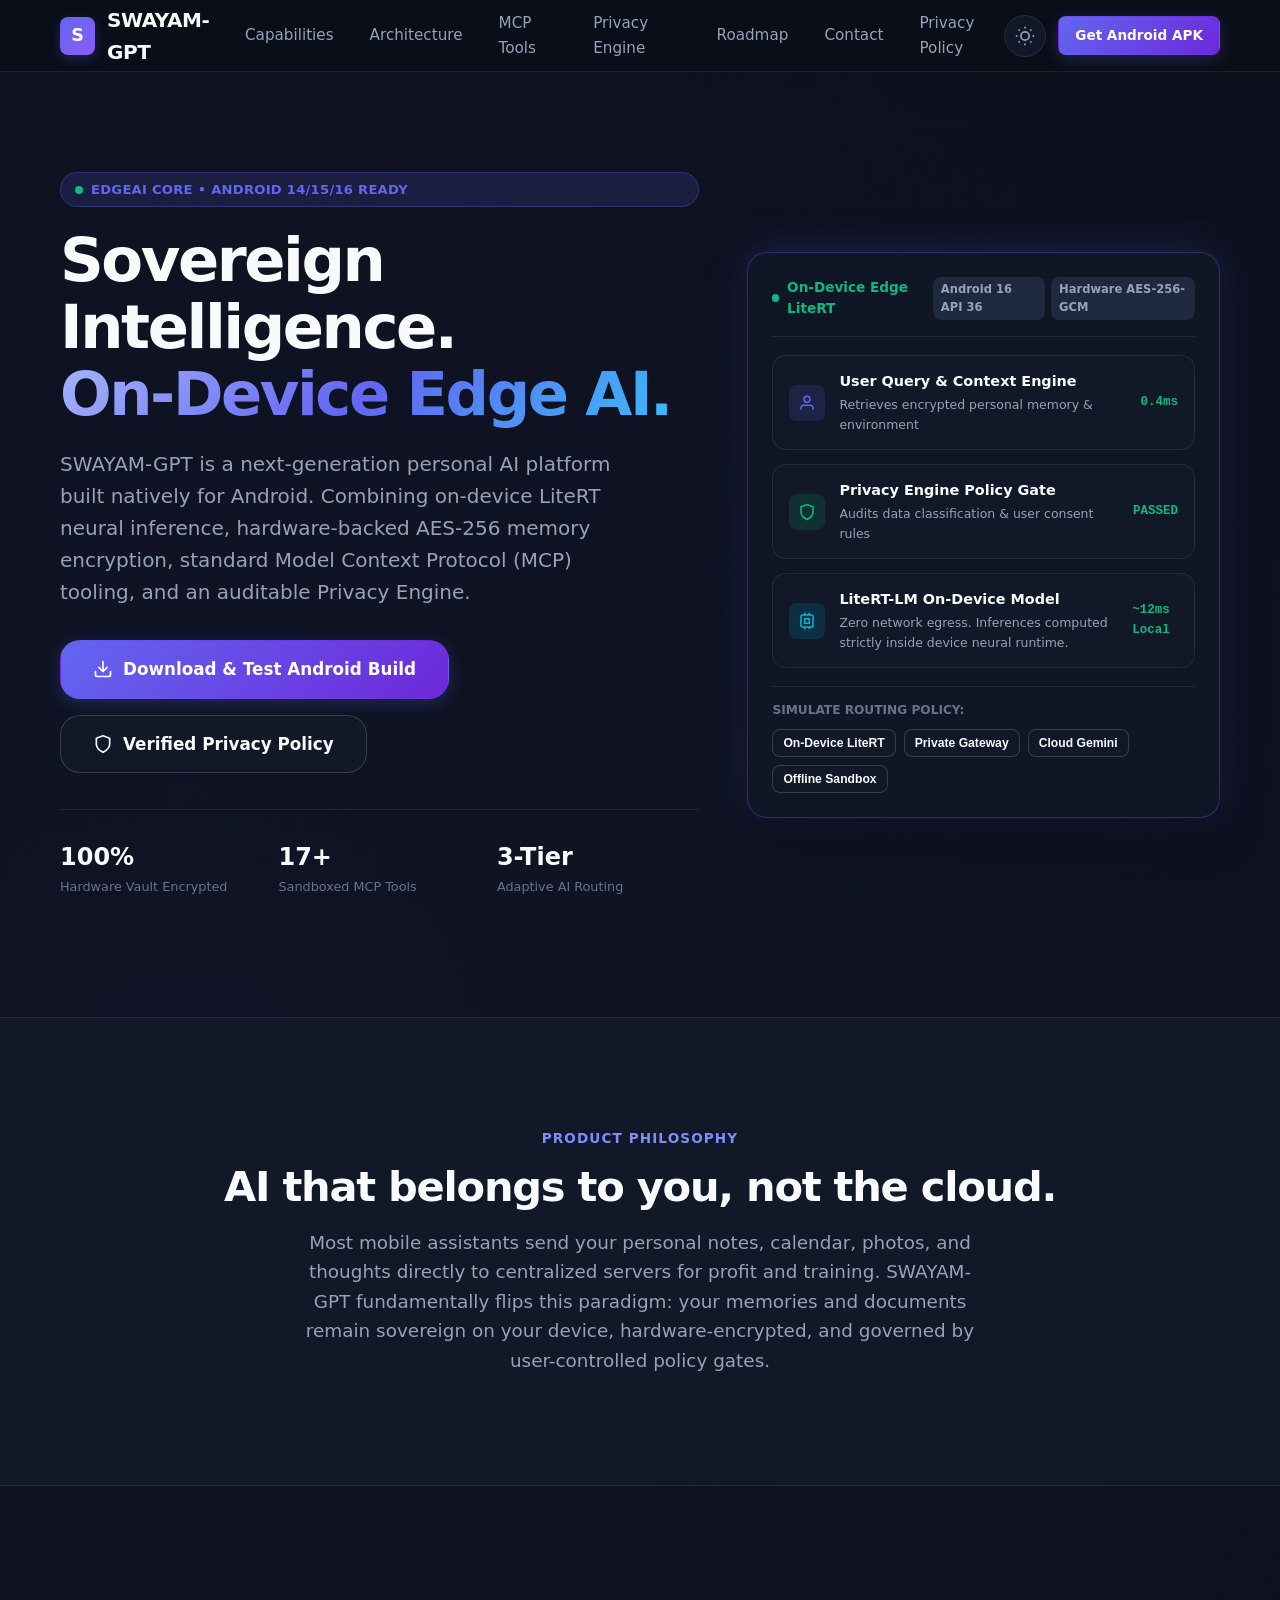
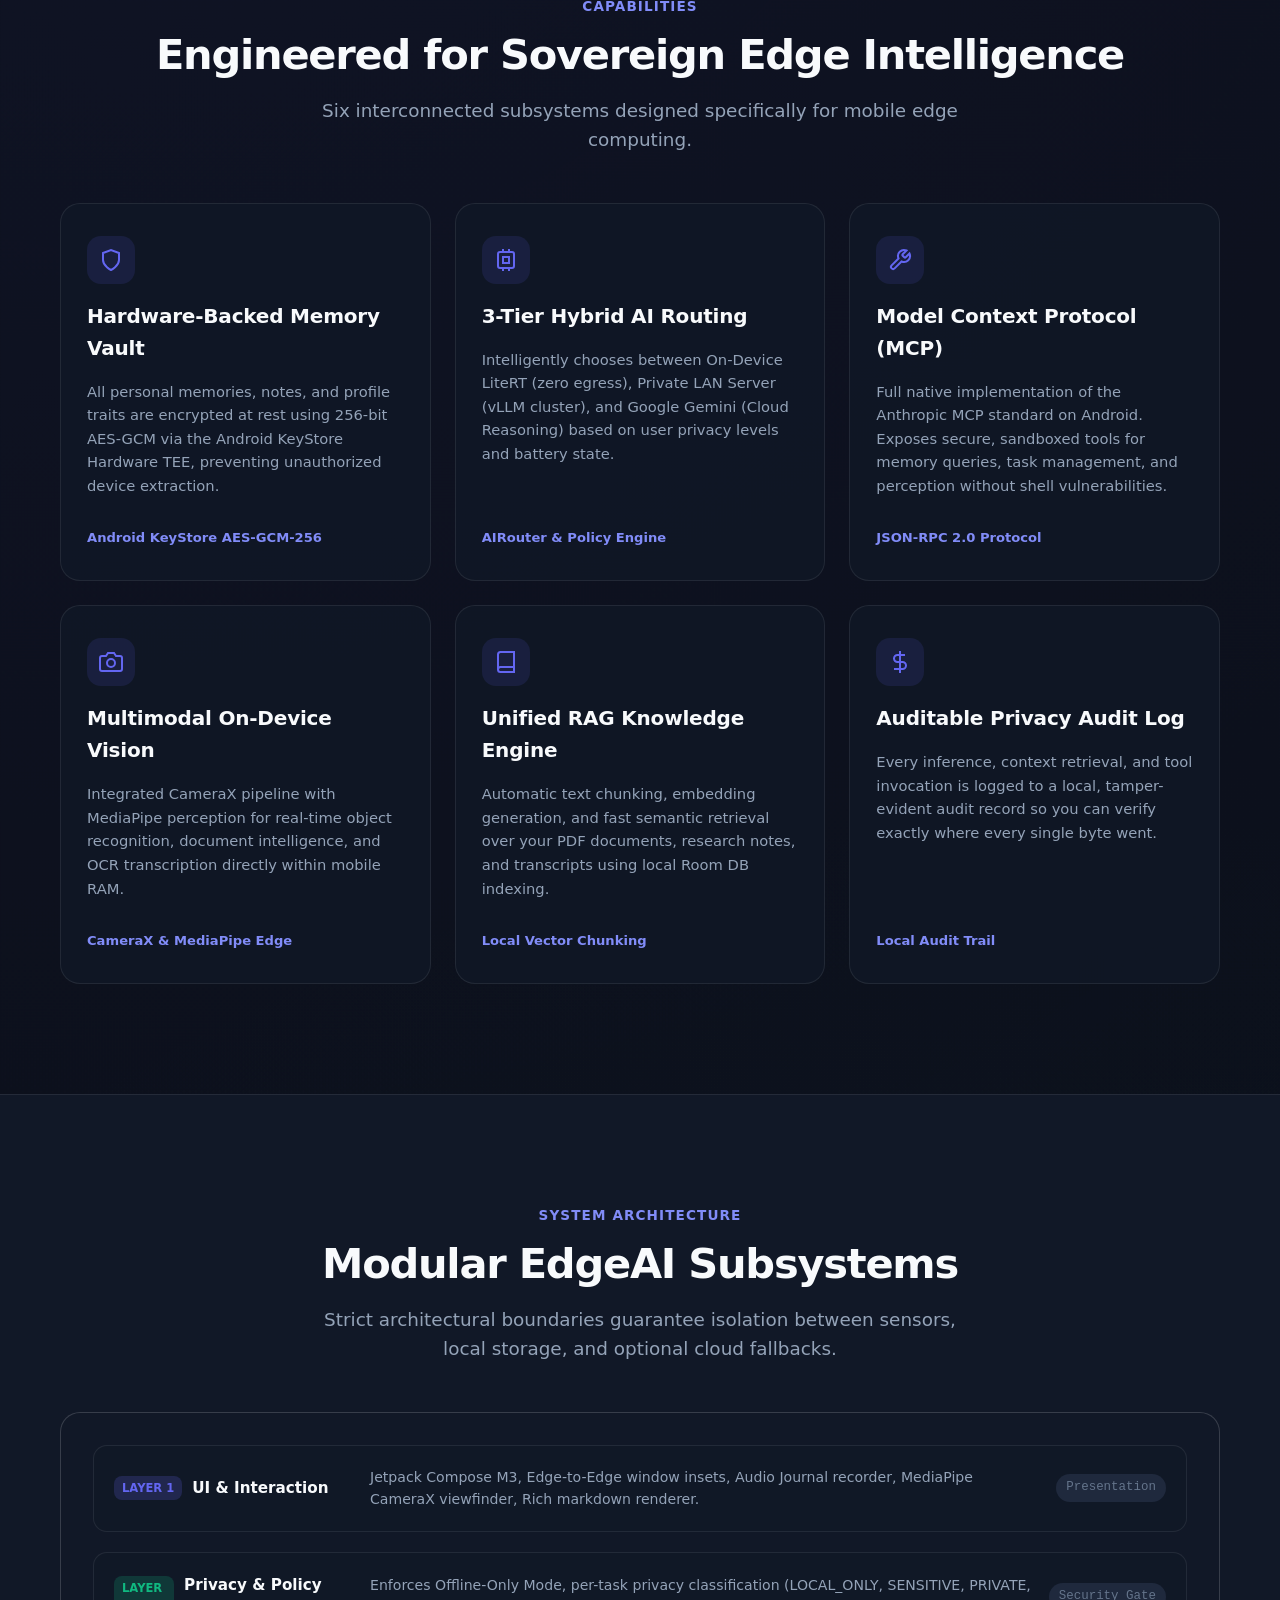
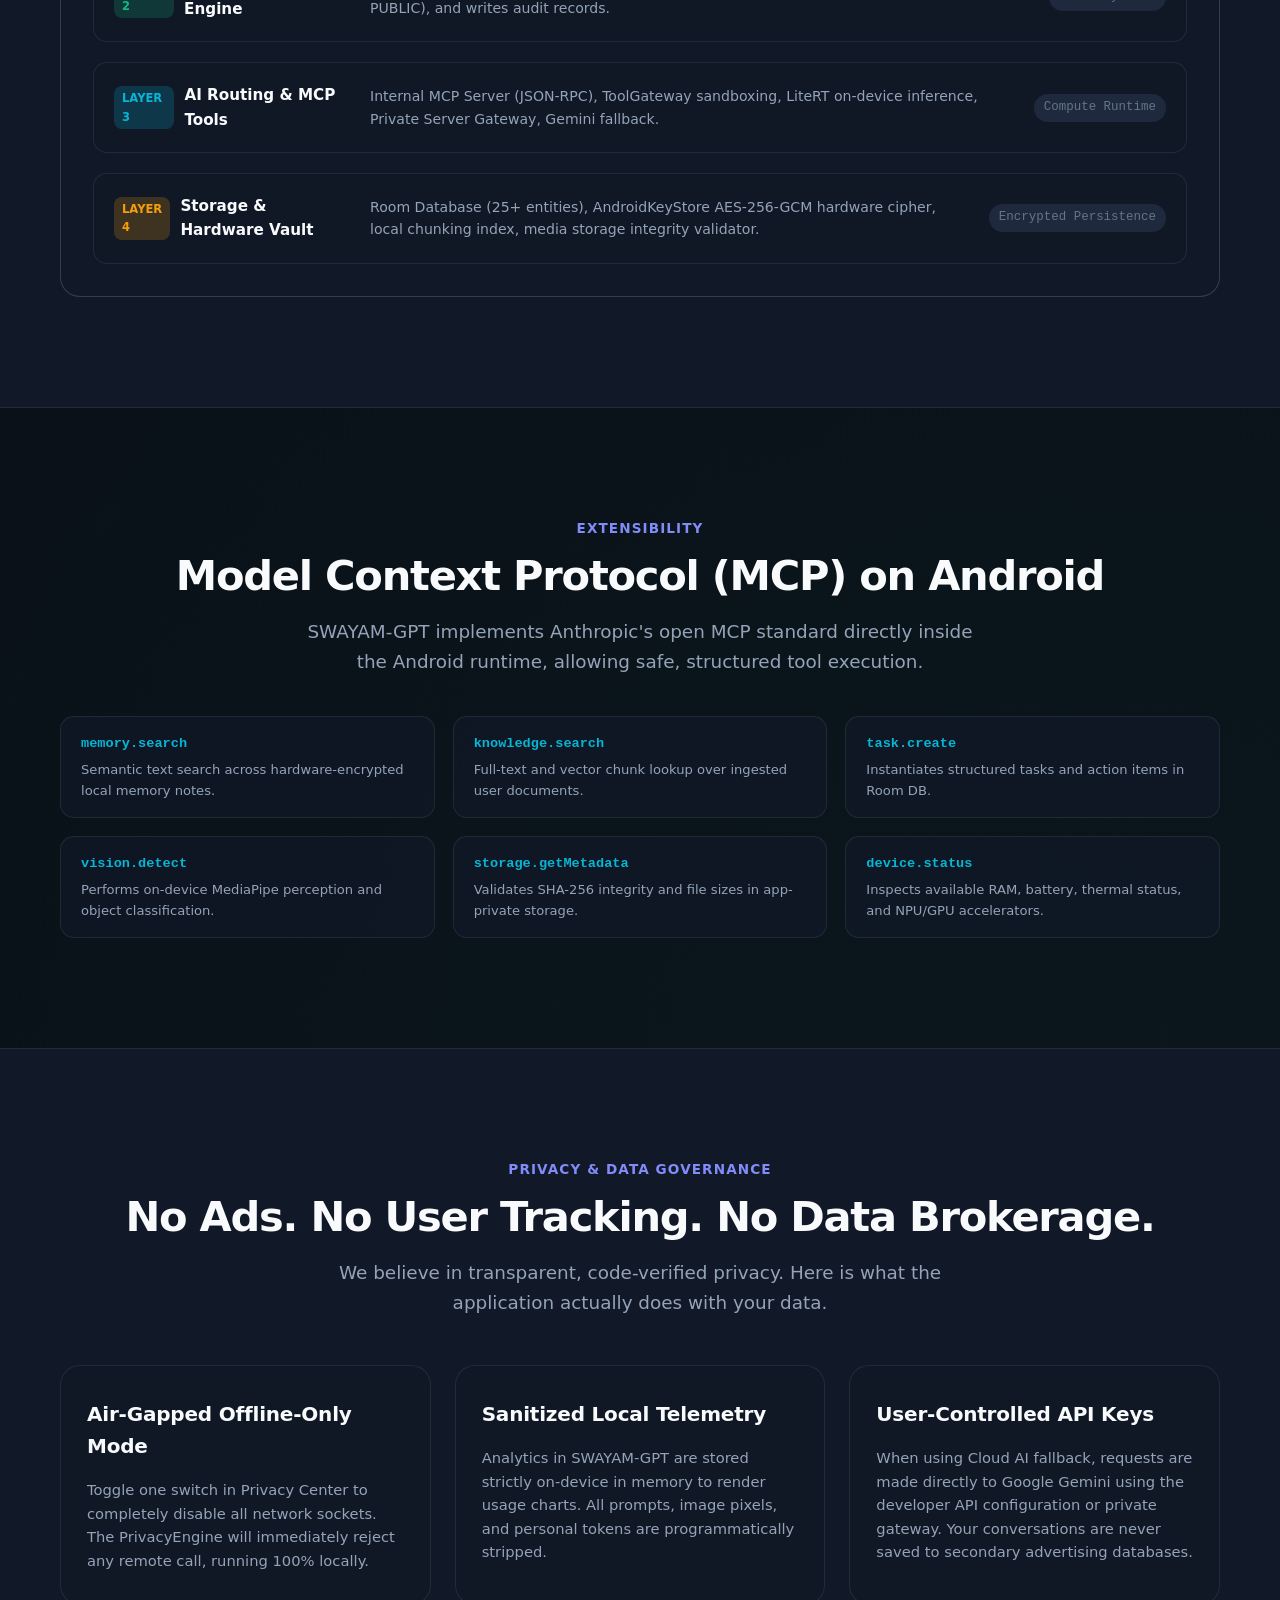
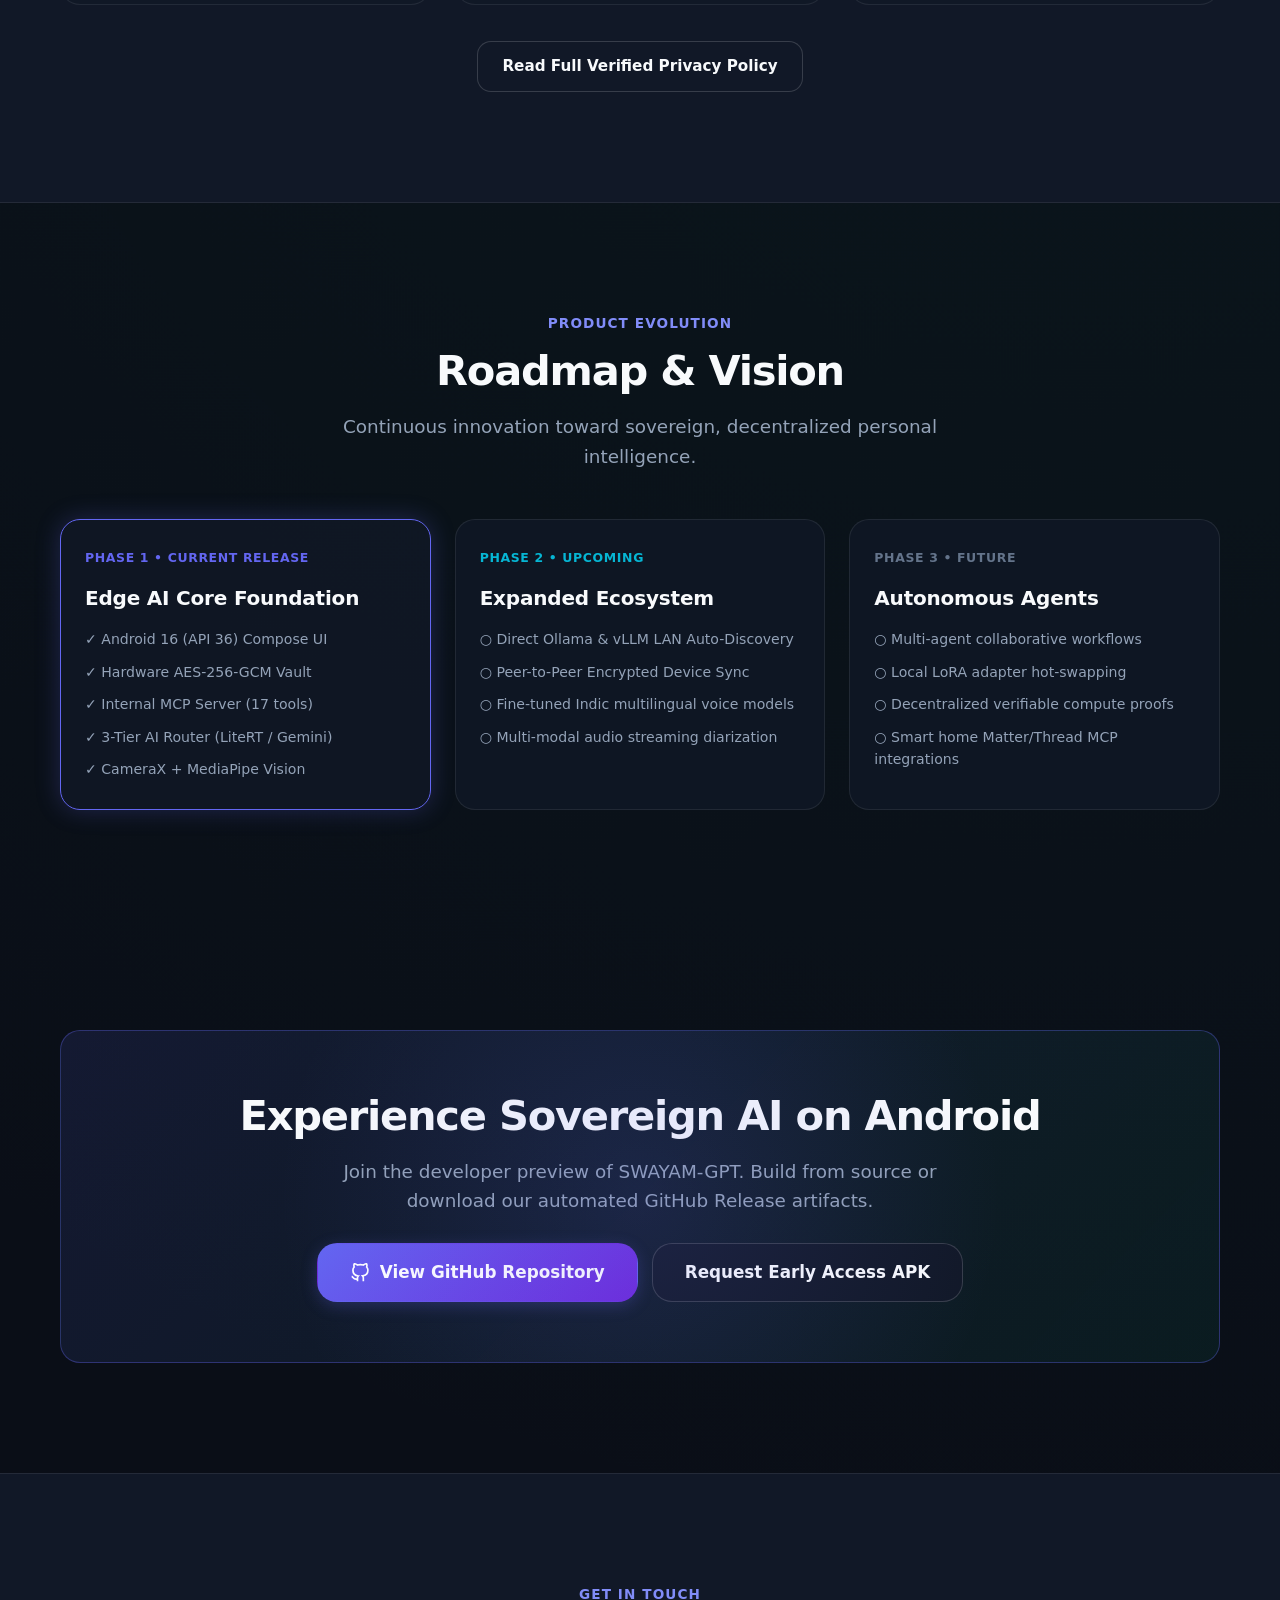
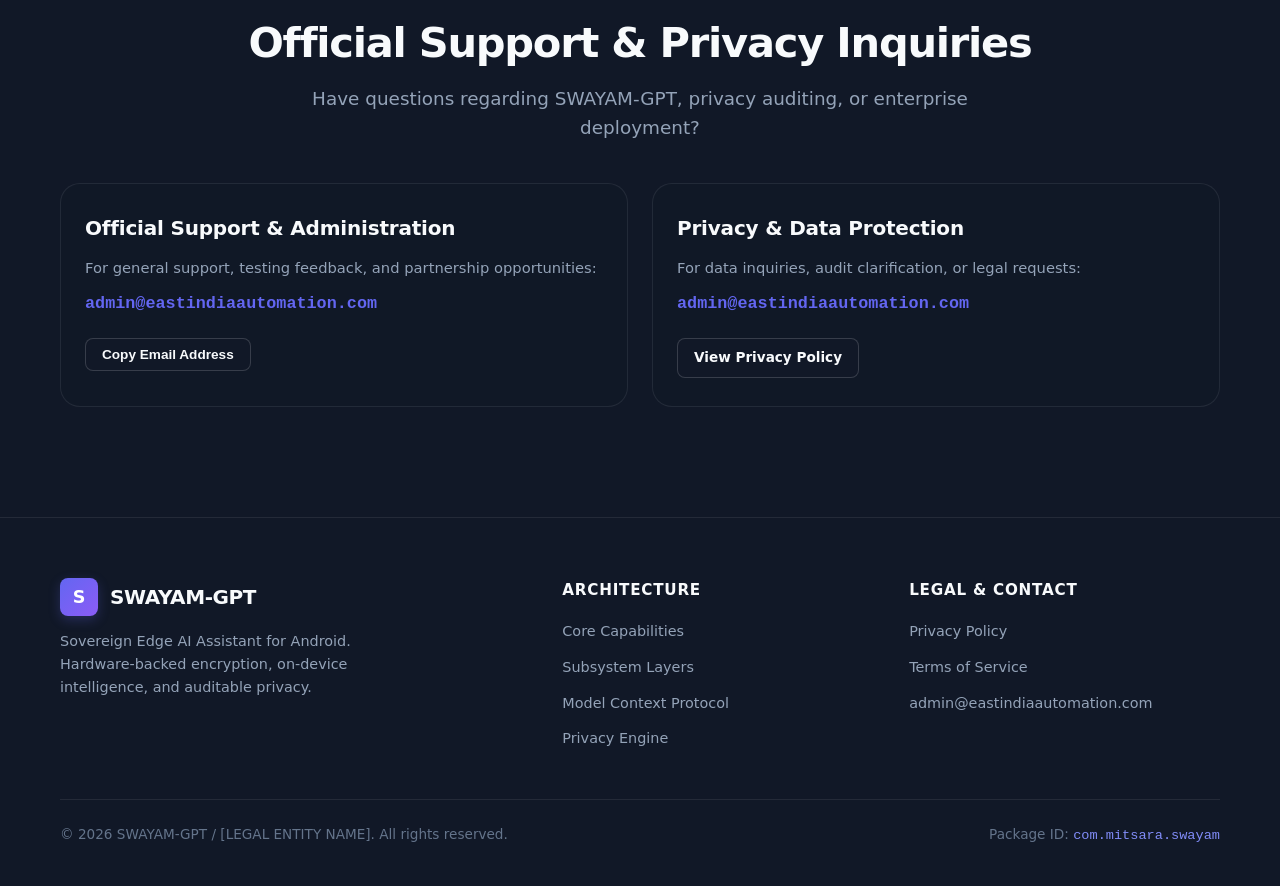
==== website/index.html @ 1da74712 "feat: initialize website and deployment pipeline Add core website structure, CSS styling, and GitHub" ====
<!DOCTYPE html>
<html lang="en" data-theme="dark">
<head>
  <meta charset="UTF-8">
  <meta name="viewport" content="width=device-width, initial-scale=1.0">
  <title>SWAYAM-GPT | Sovereign Edge AI Assistant for Android</title>
  <meta name="description" content="SWAYAM-GPT is a privacy-first, on-device Edge AI assistant for Android powered by LiteRT, MediaPipe vision, hardware-backed AES-256 encryption, Model Context Protocol (MCP), and Google Gemini fallback.">
  <meta name="keywords" content="SWAYAM-GPT, Edge AI, Android AI, Local LLM, LiteRT, MediaPipe, Model Context Protocol, MCP Android, Private AI, Sovereign AI">
  <meta name="author" content="SWAYAM-GPT Engineering">
  <meta name="theme-color" content="#0a0e17">

  <!-- Open Graph / Facebook -->
  <meta property="og:type" content="website">
  <meta property="og:title" content="SWAYAM-GPT | Sovereign Edge AI Assistant for Android">
  <meta property="og:description" content="On-device intelligence, hardware-encrypted memory vault, Model Context Protocol (MCP), and zero-telemetry privacy architecture on Android.">
  <meta property="og:image" content="assets/images/favicon.svg">

  <!-- Twitter Card -->
  <meta name="twitter:card" content="summary">
  <meta name="twitter:title" content="SWAYAM-GPT | Sovereign Edge AI Assistant">
  <meta name="twitter:description" content="On-device intelligence, hardware-encrypted memory vault, MCP tooling, and privacy-first architecture on Android.">
  <meta name="twitter:image" content="assets/images/favicon.svg">

  <link rel="canonical" href="index.html">
  <link rel="icon" type="image/svg+xml" href="assets/images/favicon.svg">
  <link rel="stylesheet" href="assets/css/style.css">
</head>
<body>

  <!-- Site Navigation Header -->
  <header class="site-header">
    <div class="container nav-container">
      <a href="index.html" class="brand-logo" aria-label="SWAYAM-GPT Home">
        <div class="brand-icon">S</div>
        <span>SWAYAM-GPT</span>
      </a>

      <nav class="nav-links" aria-label="Main Navigation">
        <a href="#capabilities" class="nav-link">Capabilities</a>
        <a href="#architecture" class="nav-link">Architecture</a>
        <a href="#mcp" class="nav-link">MCP Tools</a>
        <a href="#privacy-arch" class="nav-link">Privacy Engine</a>
        <a href="#roadmap" class="nav-link">Roadmap</a>
        <a href="#contact" class="nav-link">Contact</a>
        <a href="privacy.html" class="nav-link">Privacy Policy</a>
      </nav>

      <div class="nav-actions">
        <button class="btn-icon theme-toggle" aria-label="Toggle Dark/Light Theme">
          <svg class="icon-sun" width="20" height="20" viewBox="0 0 24 24" fill="none" stroke="currentColor" stroke-width="2"><circle cx="12" cy="12" r="5"></circle><line x1="12" y1="1" x2="12" y2="3"></line><line x1="12" y1="21" x2="12" y2="23"></line><line x1="4.22" y1="4.22" x2="5.64" y2="5.64"></line><line x1="18.36" y1="18.36" x2="19.78" y2="19.78"></line><line x1="1" y1="12" x2="3" y2="12"></line><line x1="21" y1="12" x2="23" y2="12"></line><line x1="4.22" y1="19.78" x2="5.64" y2="18.36"></line><line x1="18.36" y1="5.64" x2="19.78" y2="4.22"></line></svg>
          <svg class="icon-moon" width="20" height="20" viewBox="0 0 24 24" fill="none" stroke="currentColor" stroke-width="2" style="display:none;"><path d="M21 12.79A9 9 0 1 1 11.21 3 7 7 0 0 0 21 12.79z"></path></svg>
        </button>

        <a href="#early-access" class="btn btn-primary btn-sm">Get Android APK</a>

        <button class="btn-icon mobile-menu-toggle" aria-label="Open Mobile Menu" aria-expanded="false">
          <svg width="22" height="22" viewBox="0 0 24 24" fill="none" stroke="currentColor" stroke-width="2"><line x1="3" y1="12" x2="21" y2="12"></line><line x1="3" y1="6" x2="21" y2="6"></line><line x1="3" y1="18" x2="21" y2="18"></line></svg>
        </button>
      </div>
    </div>
  </header>

  <!-- Mobile Drawer Menu -->
  <div class="mobile-nav">
    <a href="#capabilities" class="mobile-nav-link">Capabilities</a>
    <a href="#architecture" class="mobile-nav-link">Architecture</a>
    <a href="#mcp" class="mobile-nav-link">MCP Tools</a>
    <a href="#privacy-arch" class="mobile-nav-link">Privacy Engine</a>
    <a href="#roadmap" class="mobile-nav-link">Roadmap</a>
    <a href="#contact" class="mobile-nav-link">Contact</a>
    <a href="privacy.html" class="mobile-nav-link">Privacy Policy</a>
    <a href="terms.html" class="mobile-nav-link">Terms of Service</a>
    <a href="#early-access" class="btn btn-primary" style="margin-top: 12px;">Get Android APK</a>
  </div>

  <main>
    <!-- Hero Section -->
    <section class="hero-section">
      <div class="container hero-grid">
        <div class="hero-content">
          <div class="badge badge-indigo">
            <span class="pulse-dot"></span>
            <span>EdgeAI Core • Android 14/15/16 Ready</span>
          </div>

          <h1 class="hero-title">
            Sovereign Intelligence.<br>
            <span class="hero-gradient-text">On-Device Edge AI.</span>
          </h1>

          <p class="hero-subtitle">
            SWAYAM-GPT is a next-generation personal AI platform built natively for Android. Combining on-device LiteRT neural inference, hardware-backed AES-256 memory encryption, standard Model Context Protocol (MCP) tooling, and an auditable Privacy Engine.
          </p>

          <div class="hero-cta-group">
            <a href="#early-access" class="btn btn-primary btn-lg">
              <svg width="20" height="20" viewBox="0 0 24 24" fill="none" stroke="currentColor" stroke-width="2" stroke-linecap="round" stroke-linejoin="round">
                <path d="M21 15v4a2 2 0 0 1-2 2H5a2 2 0 0 1-2-2v-4"></path>
                <polyline points="7 10 12 15 17 10"></polyline>
                <line x1="12" y1="15" x2="12" y2="3"></line>
              </svg>
              <span>Download & Test Android Build</span>
            </a>
            <a href="privacy.html" class="btn btn-secondary btn-lg">
              <svg width="20" height="20" viewBox="0 0 24 24" fill="none" stroke="currentColor" stroke-width="2" stroke-linecap="round" stroke-linejoin="round">
                <path d="M12 22s8-4 8-10V5l-8-3-8 3v7c0 6 8 10 8 10z"></path>
              </svg>
              <span>Verified Privacy Policy</span>
            </a>
          </div>

          <div class="hero-metrics">
            <div class="metric-item">
              <h4>100%</h4>
              <p>Hardware Vault Encrypted</p>
            </div>
            <div class="metric-item">
              <h4>17+</h4>
              <p>Sandboxed MCP Tools</p>
            </div>
            <div class="metric-item">
              <h4>3-Tier</h4>
              <p>Adaptive AI Routing</p>
            </div>
          </div>
        </div>

        <!-- Interactive Architecture Simulator Mockup -->
        <div class="hero-mockup-card">
          <div class="mockup-header">
            <div class="mockup-status">
              <span class="pulse-dot"></span>
              <span id="demo-routing-status">On-Device Edge LiteRT</span>
            </div>
            <div class="mockup-badge-group">
              <span class="mini-badge">Android 16 API 36</span>
              <span class="mini-badge" id="demo-encryption-badge">Hardware AES-256-GCM</span>
            </div>
          </div>

          <div class="mockup-flow">
            <div class="mockup-step">
              <div class="step-icon-wrap indigo">
                <svg width="18" height="18" viewBox="0 0 24 24" fill="none" stroke="currentColor" stroke-width="2"><path d="M20 21v-2a4 4 0 0 0-4-4H8a4 4 0 0 0-4 4v2"></path><circle cx="12" cy="7" r="4"></circle></svg>
              </div>
              <div class="step-info">
                <h5>User Query & Context Engine</h5>
                <p>Retrieves encrypted personal memory & environment</p>
              </div>
              <span class="step-latency">0.4ms</span>
            </div>

            <div class="mockup-step">
              <div class="step-icon-wrap emerald">
                <svg width="18" height="18" viewBox="0 0 24 24" fill="none" stroke="currentColor" stroke-width="2"><path d="M12 22s8-4 8-10V5l-8-3-8 3v7c0 6 8 10 8 10z"></path></svg>
              </div>
              <div class="step-info">
                <h5>Privacy Engine Policy Gate</h5>
                <p>Audits data classification & user consent rules</p>
              </div>
              <span class="step-latency">PASSED</span>
            </div>

            <div class="mockup-step">
              <div class="step-icon-wrap cyan">
                <svg width="18" height="18" viewBox="0 0 24 24" fill="none" stroke="currentColor" stroke-width="2"><rect x="4" y="4" width="16" height="16" rx="2"></rect><rect x="9" y="9" width="6" height="6"></rect><line x1="9" y1="1" x2="9" y2="4"></line><line x1="15" y1="1" x2="15" y2="4"></line><line x1="9" y1="20" x2="9" y2="23"></line><line x1="15" y1="20" x2="15" y2="23"></line></svg>
              </div>
              <div class="step-info">
                <h5 id="demo-provider-title">LiteRT-LM On-Device Model</h5>
                <p id="demo-provider-desc">Zero network egress. Inferences computed strictly inside device neural runtime.</p>
              </div>
              <span class="step-latency" id="demo-latency-badge">~12ms Local</span>
            </div>
          </div>

          <div style="margin-top: 18px; padding-top: 14px; border-top: 1px solid var(--border-subtle);">
            <p style="font-size: 0.76rem; color: var(--text-muted); margin-bottom: 8px; font-weight: 600; text-transform: uppercase;">Simulate Routing Policy:</p>
            <div style="display: flex; gap: 8px; flex-wrap: wrap;">
              <button class="btn btn-secondary btn-sm active" data-routing-mode="local" style="font-size: 0.76rem; padding: 6px 10px;">On-Device LiteRT</button>
              <button class="btn btn-secondary btn-sm" data-routing-mode="server" style="font-size: 0.76rem; padding: 6px 10px;">Private Gateway</button>
              <button class="btn btn-secondary btn-sm" data-routing-mode="cloud" style="font-size: 0.76rem; padding: 6px 10px;">Cloud Gemini</button>
              <button class="btn btn-secondary btn-sm" data-routing-mode="offline" style="font-size: 0.76rem; padding: 6px 10px;">Offline Sandbox</button>
            </div>
          </div>
        </div>
      </div>
    </section>

    <!-- Product Introduction -->
    <section class="section-spacing" style="background: var(--bg-secondary); border-top: 1px solid var(--border-subtle); border-bottom: 1px solid var(--border-subtle);">
      <div class="container text-center">
        <p class="section-tag">Product Philosophy</p>
        <h2 class="section-title">AI that belongs to you, not the cloud.</h2>
        <p class="section-desc">
          Most mobile assistants send your personal notes, calendar, photos, and thoughts directly to centralized servers for profit and training. SWAYAM-GPT fundamentally flips this paradigm: your memories and documents remain sovereign on your device, hardware-encrypted, and governed by user-controlled policy gates.
        </p>
      </div>
    </section>

    <!-- Core Capabilities -->
    <section id="capabilities" class="section-spacing">
      <div class="container">
        <div class="text-center">
          <p class="section-tag">Capabilities</p>
          <h2 class="section-title">Engineered for Sovereign Edge Intelligence</h2>
          <p class="section-desc">Six interconnected subsystems designed specifically for mobile edge computing.</p>
        </div>

        <div class="cards-grid">
          <div class="feature-card">
            <div class="feature-icon-box">
              <svg width="24" height="24" viewBox="0 0 24 24" fill="none" stroke="currentColor" stroke-width="2"><path d="M12 22s8-4 8-10V5l-8-3-8 3v7c0 6 8 10 8 10z"></path></svg>
            </div>
            <h3 class="feature-title">Hardware-Backed Memory Vault</h3>
            <p class="feature-desc">
              All personal memories, notes, and profile traits are encrypted at rest using 256-bit AES-GCM via the Android KeyStore Hardware TEE, preventing unauthorized device extraction.
            </p>
            <div class="feature-footer">
              <span>Android KeyStore AES-GCM-256</span>
            </div>
          </div>

          <div class="feature-card">
            <div class="feature-icon-box">
              <svg width="24" height="24" viewBox="0 0 24 24" fill="none" stroke="currentColor" stroke-width="2"><rect x="4" y="4" width="16" height="16" rx="2"></rect><rect x="9" y="9" width="6" height="6"></rect><line x1="9" y1="1" x2="9" y2="4"></line><line x1="15" y1="1" x2="15" y2="4"></line><line x1="9" y1="20" x2="9" y2="23"></line><line x1="15" y1="20" x2="15" y2="23"></line></svg>
            </div>
            <h3 class="feature-title">3-Tier Hybrid AI Routing</h3>
            <p class="feature-desc">
              Intelligently chooses between On-Device LiteRT (zero egress), Private LAN Server (vLLM cluster), and Google Gemini (Cloud Reasoning) based on user privacy levels and battery state.
            </p>
            <div class="feature-footer">
              <span>AIRouter & Policy Engine</span>
            </div>
          </div>

          <div class="feature-card">
            <div class="feature-icon-box">
              <svg width="24" height="24" viewBox="0 0 24 24" fill="none" stroke="currentColor" stroke-width="2"><path d="M14.7 6.3a1 1 0 0 0 0 1.4l1.6 1.6a1 1 0 0 0 1.4 0l3.77-3.77a6 6 0 0 1-7.94 7.94l-6.91 6.91a2.12 2.12 0 0 1-3-3l6.91-6.91a6 6 0 0 1 7.94-7.94l-3.76 3.76z"></path></svg>
            </div>
            <h3 class="feature-title">Model Context Protocol (MCP)</h3>
            <p class="feature-desc">
              Full native implementation of the Anthropic MCP standard on Android. Exposes secure, sandboxed tools for memory queries, task management, and perception without shell vulnerabilities.
            </p>
            <div class="feature-footer">
              <span>JSON-RPC 2.0 Protocol</span>
            </div>
          </div>

          <div class="feature-card">
            <div class="feature-icon-box">
              <svg width="24" height="24" viewBox="0 0 24 24" fill="none" stroke="currentColor" stroke-width="2"><path d="M23 19a2 2 0 0 1-2 2H3a2 2 0 0 1-2-2V8a2 2 0 0 1 2-2h4l2-3h6l2 3h4a2 2 0 0 1 2 2z"></path><circle cx="12" cy="13" r="4"></circle></svg>
            </div>
            <h3 class="feature-title">Multimodal On-Device Vision</h3>
            <p class="feature-desc">
              Integrated CameraX pipeline with MediaPipe perception for real-time object recognition, document intelligence, and OCR transcription directly within mobile RAM.
            </p>
            <div class="feature-footer">
              <span>CameraX & MediaPipe Edge</span>
            </div>
          </div>

          <div class="feature-card">
            <div class="feature-icon-box">
              <svg width="24" height="24" viewBox="0 0 24 24" fill="none" stroke="currentColor" stroke-width="2"><path d="M4 19.5A2.5 2.5 0 0 1 6.5 17H20"></path><path d="M6.5 2H20v20H6.5A2.5 2.5 0 0 1 4 19.5v-15A2.5 2.5 0 0 1 6.5 2z"></path></svg>
            </div>
            <h3 class="feature-title">Unified RAG Knowledge Engine</h3>
            <p class="feature-desc">
              Automatic text chunking, embedding generation, and fast semantic retrieval over your PDF documents, research notes, and transcripts using local Room DB indexing.
            </p>
            <div class="feature-footer">
              <span>Local Vector Chunking</span>
            </div>
          </div>

          <div class="feature-card">
            <div class="feature-icon-box">
              <svg width="24" height="24" viewBox="0 0 24 24" fill="none" stroke="currentColor" stroke-width="2"><path d="M12 1v22M17 5H9.5a3.5 3.5 0 0 0 0 7h5a3.5 3.5 0 0 1 0 7H6"></path></svg>
            </div>
            <h3 class="feature-title">Auditable Privacy Audit Log</h3>
            <p class="feature-desc">
              Every inference, context retrieval, and tool invocation is logged to a local, tamper-evident audit record so you can verify exactly where every single byte went.
            </p>
            <div class="feature-footer">
              <span>Local Audit Trail</span>
            </div>
          </div>
        </div>
      </div>
    </section>

    <!-- Architecture Overview -->
    <section id="architecture" class="section-spacing" style="background: var(--bg-secondary); border-top: 1px solid var(--border-subtle); border-bottom: 1px solid var(--border-subtle);">
      <div class="container">
        <div class="text-center">
          <p class="section-tag">System Architecture</p>
          <h2 class="section-title">Modular EdgeAI Subsystems</h2>
          <p class="section-desc">Strict architectural boundaries guarantee isolation between sensors, local storage, and optional cloud fallbacks.</p>
        </div>

        <div class="arch-diagram">
          <div class="arch-layer">
            <div class="layer-tag">
              <span class="mini-badge" style="background:rgba(99,102,241,0.2); color:var(--accent-primary)">LAYER 1</span>
              <span>UI & Interaction</span>
            </div>
            <div class="layer-details">
              Jetpack Compose M3, Edge-to-Edge window insets, Audio Journal recorder, MediaPipe CameraX viewfinder, Rich markdown renderer.
            </div>
            <div class="layer-badge">Presentation</div>
          </div>

          <div class="arch-layer">
            <div class="layer-tag">
              <span class="mini-badge" style="background:rgba(16,185,129,0.2); color:var(--accent-emerald)">LAYER 2</span>
              <span>Privacy & Policy Engine</span>
            </div>
            <div class="layer-details">
              Enforces Offline-Only Mode, per-task privacy classification (LOCAL_ONLY, SENSITIVE, PRIVATE, PUBLIC), and writes audit records.
            </div>
            <div class="layer-badge">Security Gate</div>
          </div>

          <div class="arch-layer">
            <div class="layer-tag">
              <span class="mini-badge" style="background:rgba(6,182,212,0.2); color:var(--accent-cyan)">LAYER 3</span>
              <span>AI Routing & MCP Tools</span>
            </div>
            <div class="layer-details">
              Internal MCP Server (JSON-RPC), ToolGateway sandboxing, LiteRT on-device inference, Private Server Gateway, Gemini fallback.
            </div>
            <div class="layer-badge">Compute Runtime</div>
          </div>

          <div class="arch-layer">
            <div class="layer-tag">
              <span class="mini-badge" style="background:rgba(245,158,11,0.2); color:var(--accent-amber)">LAYER 4</span>
              <span>Storage & Hardware Vault</span>
            </div>
            <div class="layer-details">
              Room Database (25+ entities), AndroidKeyStore AES-256-GCM hardware cipher, local chunking index, media storage integrity validator.
            </div>
            <div class="layer-badge">Encrypted Persistence</div>
          </div>
        </div>
      </div>
    </section>

    <!-- MCP / Tooling Section -->
    <section id="mcp" class="section-spacing">
      <div class="container">
        <div class="text-center">
          <p class="section-tag">Extensibility</p>
          <h2 class="section-title">Model Context Protocol (MCP) on Android</h2>
          <p class="section-desc">SWAYAM-GPT implements Anthropic's open MCP standard directly inside the Android runtime, allowing safe, structured tool execution.</p>
        </div>

        <div class="mcp-grid">
          <div class="mcp-tool-pill">
            <div>
              <p class="tool-code">memory.search</p>
              <p class="tool-desc">Semantic text search across hardware-encrypted local memory notes.</p>
            </div>
          </div>
          <div class="mcp-tool-pill">
            <div>
              <p class="tool-code">knowledge.search</p>
              <p class="tool-desc">Full-text and vector chunk lookup over ingested user documents.</p>
            </div>
          </div>
          <div class="mcp-tool-pill">
            <div>
              <p class="tool-code">task.create</p>
              <p class="tool-desc">Instantiates structured tasks and action items in Room DB.</p>
            </div>
          </div>
          <div class="mcp-tool-pill">
            <div>
              <p class="tool-code">vision.detect</p>
              <p class="tool-desc">Performs on-device MediaPipe perception and object classification.</p>
            </div>
          </div>
          <div class="mcp-tool-pill">
            <div>
              <p class="tool-code">storage.getMetadata</p>
              <p class="tool-desc">Validates SHA-256 integrity and file sizes in app-private storage.</p>
            </div>
          </div>
          <div class="mcp-tool-pill">
            <div>
              <p class="tool-code">device.status</p>
              <p class="tool-desc">Inspects available RAM, battery, thermal status, and NPU/GPU accelerators.</p>
            </div>
          </div>
        </div>
      </div>
    </section>

    <!-- Privacy Architecture & Guarantees -->
    <section id="privacy-arch" class="section-spacing" style="background: var(--bg-secondary); border-top: 1px solid var(--border-subtle); border-bottom: 1px solid var(--border-subtle);">
      <div class="container">
        <div class="text-center">
          <p class="section-tag">Privacy & Data Governance</p>
          <h2 class="section-title">No Ads. No User Tracking. No Data Brokerage.</h2>
          <p class="section-desc">We believe in transparent, code-verified privacy. Here is what the application actually does with your data.</p>
        </div>

        <div class="cards-grid">
          <div class="feature-card">
            <h3 class="feature-title">Air-Gapped Offline-Only Mode</h3>
            <p class="feature-desc">
              Toggle one switch in Privacy Center to completely disable all network sockets. The PrivacyEngine will immediately reject any remote call, running 100% locally.
            </p>
          </div>

          <div class="feature-card">
            <h3 class="feature-title">Sanitized Local Telemetry</h3>
            <p class="feature-desc">
              Analytics in SWAYAM-GPT are stored strictly on-device in memory to render usage charts. All prompts, image pixels, and personal tokens are programmatically stripped.
            </p>
          </div>

          <div class="feature-card">
            <h3 class="feature-title">User-Controlled API Keys</h3>
            <p class="feature-desc">
              When using Cloud AI fallback, requests are made directly to Google Gemini using the developer API configuration or private gateway. Your conversations are never saved to secondary advertising databases.
            </p>
          </div>
        </div>

        <div class="text-center" style="margin-top: 36px;">
          <a href="privacy.html" class="btn btn-secondary">Read Full Verified Privacy Policy</a>
        </div>
      </div>
    </section>

    <!-- Roadmap -->
    <section id="roadmap" class="section-spacing">
      <div class="container">
        <div class="text-center">
          <p class="section-tag">Product Evolution</p>
          <h2 class="section-title">Roadmap & Vision</h2>
          <p class="section-desc">Continuous innovation toward sovereign, decentralized personal intelligence.</p>
        </div>

        <div class="roadmap-grid">
          <div class="roadmap-card active">
            <span class="roadmap-status">Phase 1 • Current Release</span>
            <h3 class="feature-title">Edge AI Core Foundation</h3>
            <ul class="roadmap-items">
              <li>✓ Android 16 (API 36) Compose UI</li>
              <li>✓ Hardware AES-256-GCM Vault</li>
              <li>✓ Internal MCP Server (17 tools)</li>
              <li>✓ 3-Tier AI Router (LiteRT / Gemini)</li>
              <li>✓ CameraX + MediaPipe Vision</li>
            </ul>
          </div>

          <div class="roadmap-card">
            <span class="roadmap-status" style="color: var(--accent-cyan);">Phase 2 • Upcoming</span>
            <h3 class="feature-title">Expanded Ecosystem</h3>
            <ul class="roadmap-items">
              <li>○ Direct Ollama & vLLM LAN Auto-Discovery</li>
              <li>○ Peer-to-Peer Encrypted Device Sync</li>
              <li>○ Fine-tuned Indic multilingual voice models</li>
              <li>○ Multi-modal audio streaming diarization</li>
            </ul>
          </div>

          <div class="roadmap-card">
            <span class="roadmap-status" style="color: var(--text-muted);">Phase 3 • Future</span>
            <h3 class="feature-title">Autonomous Agents</h3>
            <ul class="roadmap-items">
              <li>○ Multi-agent collaborative workflows</li>
              <li>○ Local LoRA adapter hot-swapping</li>
              <li>○ Decentralized verifiable compute proofs</li>
              <li>○ Smart home Matter/Thread MCP integrations</li>
            </ul>
          </div>
        </div>
      </div>
    </section>

    <!-- Early Access & Download CTA -->
    <section id="early-access" class="section-spacing">
      <div class="container">
        <div class="cta-banner">
          <h2 class="section-title" style="margin-bottom: 16px;">Experience Sovereign AI on Android</h2>
          <p class="section-desc" style="margin-bottom: 28px;">
            Join the developer preview of SWAYAM-GPT. Build from source or download our automated GitHub Release artifacts.
          </p>
          <div style="display: flex; justify-content: center; gap: 14px; flex-wrap: wrap;">
            <a href="https://github.com" class="btn btn-primary btn-lg" target="_blank" rel="noopener">
              <svg width="20" height="20" viewBox="0 0 24 24" fill="none" stroke="currentColor" stroke-width="2"><path d="M9 19c-5 1.5-5-2.5-7-3m14 6v-3.87a3.37 3.37 0 0 0-.94-2.61c3.14-.35 6.44-1.54 6.44-7A5.44 5.44 0 0 0 20 4.77 5.07 5.07 0 0 0 19.91 1S18.73.65 16 2.48a13.38 13.38 0 0 0-7 0C6.27.65 5.09 1 5.09 1A5.07 5.07 0 0 0 5 4.77a5.44 5.44 0 0 0-1.5 3.78c0 5.42 3.3 6.61 6.44 7A3.37 3.37 0 0 0 9 18.13V22"></path></svg>
              <span>View GitHub Repository</span>
            </a>
            <a href="mailto:admin@eastindiaautomation.com" class="btn btn-secondary btn-lg">
              <span>Request Early Access APK</span>
            </a>
          </div>
        </div>
      </div>
    </section>

    <!-- Contact Section -->
    <section id="contact" class="section-spacing" style="background: var(--bg-secondary); border-top: 1px solid var(--border-subtle);">
      <div class="container">
        <div class="text-center">
          <p class="section-tag">Get in Touch</p>
          <h2 class="section-title">Official Support & Privacy Inquiries</h2>
          <p class="section-desc">Have questions regarding SWAYAM-GPT, privacy auditing, or enterprise deployment?</p>
        </div>

        <div class="contact-grid">
          <div class="contact-card">
            <h3 class="feature-title">Official Support & Administration</h3>
            <p class="feature-desc">For general support, testing feedback, and partnership opportunities:</p>
            <a href="mailto:admin@eastindiaautomation.com" class="contact-email">admin@eastindiaautomation.com</a>
            <button class="btn btn-secondary btn-sm" data-copy-text="admin@eastindiaautomation.com" style="margin-top: 8px; width: fit-content;">Copy Email Address</button>
          </div>

          <div class="contact-card">
            <h3 class="feature-title">Privacy & Data Protection</h3>
            <p class="feature-desc">For data inquiries, audit clarification, or legal requests:</p>
            <a href="mailto:admin@eastindiaautomation.com" class="contact-email">admin@eastindiaautomation.com</a>
            <a href="privacy.html" class="btn btn-secondary btn-sm" style="margin-top: 8px; width: fit-content;">View Privacy Policy</a>
          </div>
        </div>
      </div>
    </section>
  </main>

  <!-- Footer -->
  <footer class="site-footer">
    <div class="container">
      <div class="footer-grid">
        <div class="footer-brand">
          <div class="brand-logo">
            <div class="brand-icon">S</div>
            <span>SWAYAM-GPT</span>
          </div>
          <p>Sovereign Edge AI Assistant for Android. Hardware-backed encryption, on-device intelligence, and auditable privacy.</p>
        </div>

        <div class="footer-col">
          <h4>Architecture</h4>
          <ul class="footer-links">
            <li><a href="#capabilities">Core Capabilities</a></li>
            <li><a href="#architecture">Subsystem Layers</a></li>
            <li><a href="#mcp">Model Context Protocol</a></li>
            <li><a href="#privacy-arch">Privacy Engine</a></li>
          </ul>
        </div>

        <div class="footer-col">
          <h4>Legal & Contact</h4>
          <ul class="footer-links">
            <li><a href="privacy.html">Privacy Policy</a></li>
            <li><a href="terms.html">Terms of Service</a></li>
            <li><a href="mailto:admin@eastindiaautomation.com">admin@eastindiaautomation.com</a></li>
          </ul>
        </div>
      </div>

      <div class="footer-bottom">
        <p>&copy; 2026 SWAYAM-GPT / [LEGAL ENTITY NAME]. All rights reserved.</p>
        <p>Package ID: <code style="font-family: var(--font-mono); color: var(--text-accent);">com.mitsara.swayam</code></p>
      </div>
    </div>
  </footer>

  <script src="assets/js/main.js"></script>
</body>
</html>
---- website/assets/css/style.css ----
:root {
  --font-sans: system-ui, -apple-system, BlinkMacSystemFont, 'Segoe UI', Roboto, Oxygen, Ubuntu, Cantarell, 'Open Sans', 'Helvetica Neue', sans-serif;
  --font-mono: ui-monospace, SFMono-Regular, Menlo, Monaco, Consolas, "Liberation Mono", "Courier New", monospace;

  /* Color Palette - Cyber Indigo & Deep Slate Theme */
  --bg-primary: #0a0e17;
  --bg-secondary: #111827;
  --bg-tertiary: #1f293d;
  --bg-card: rgba(17, 24, 39, 0.75);
  --bg-card-hover: rgba(31, 41, 61, 0.85);
  --bg-glass: rgba(10, 14, 23, 0.8);
  --border-subtle: rgba(255, 255, 255, 0.08);
  --border-strong: rgba(255, 255, 255, 0.16);
  --border-accent: rgba(99, 102, 241, 0.35);

  --text-primary: #f8fafc;
  --text-secondary: #94a3b8;
  --text-muted: #64748b;
  --text-accent: #818cf8;

  --accent-primary: #6366f1;
  --accent-primary-hover: #4f46e5;
  --accent-glow: rgba(99, 102, 241, 0.25);
  --accent-emerald: #10b981;
  --accent-emerald-glow: rgba(16, 185, 129, 0.2);
  --accent-amber: #f59e0b;
  --accent-cyan: #06b6d4;
  --accent-rose: #f43f5e;

  --radius-sm: 8px;
  --radius-md: 14px;
  --radius-lg: 20px;
  --radius-full: 9999px;

  --shadow-sm: 0 2px 8px rgba(0, 0, 0, 0.2);
  --shadow-md: 0 8px 24px rgba(0, 0, 0, 0.3);
  --shadow-lg: 0 16px 40px rgba(0, 0, 0, 0.4);
  --shadow-glow: 0 0 40px var(--accent-glow);

  --transition-fast: 0.18s ease;
  --transition-normal: 0.28s ease;
  --max-width: 1200px;
  --nav-height: 72px;
}

[data-theme="light"] {
  --bg-primary: #f8fafc;
  --bg-secondary: #ffffff;
  --bg-tertiary: #f1f5f9;
  --bg-card: rgba(255, 255, 255, 0.9);
  --bg-card-hover: #ffffff;
  --bg-glass: rgba(248, 250, 252, 0.88);
  --border-subtle: rgba(0, 0, 0, 0.08);
  --border-strong: rgba(0, 0, 0, 0.15);
  --border-accent: rgba(99, 102, 241, 0.4);

  --text-primary: #0f172a;
  --text-secondary: #475569;
  --text-muted: #64748b;
  --text-accent: #4f46e5;

  --accent-primary: #4f46e5;
  --accent-primary-hover: #4338ca;
  --accent-glow: rgba(79, 70, 229, 0.15);
  --shadow-sm: 0 2px 8px rgba(0, 0, 0, 0.05);
  --shadow-md: 0 8px 24px rgba(0, 0, 0, 0.08);
  --shadow-lg: 0 16px 36px rgba(0, 0, 0, 0.1);
  --shadow-glow: 0 0 30px var(--accent-glow);
}

/* Reset & Base */
*, *::before, *::after {
  box-sizing: border-box;
  margin: 0;
  padding: 0;
}

html {
  font-family: var(--font-sans);
  background-color: var(--bg-primary);
  color: var(--text-primary);
  line-height: 1.6;
  scroll-behavior: smooth;
  -webkit-text-size-adjust: 100%;
}

body {
  min-height: 100vh;
  display: flex;
  flex-direction: column;
  overflow-x: hidden;
  background-image: 
    radial-gradient(circle at 15% 15%, rgba(99, 102, 241, 0.07) 0%, transparent 40%),
    radial-gradient(circle at 85% 60%, rgba(16, 185, 129, 0.05) 0%, transparent 45%),
    linear-gradient(to bottom, transparent, rgba(10, 14, 23, 0.5));
}

a {
  color: var(--accent-primary);
  text-decoration: none;
  transition: color var(--transition-fast);
}

a:hover {
  color: var(--text-accent);
}

img, svg {
  display: block;
  max-width: 100%;
}

/* Layout Utilities */
.container {
  width: 100%;
  max-width: var(--max-width);
  margin-left: auto;
  margin-right: auto;
  padding-left: 20px;
  padding-right: 20px;
}

.section-spacing {
  padding-top: 80px;
  padding-bottom: 80px;
}

@media (min-width: 768px) {
  .section-spacing {
    padding-top: 110px;
    padding-bottom: 110px;
  }
}

/* Header & Navigation */
.site-header {
  position: sticky;
  top: 0;
  z-index: 1000;
  height: var(--nav-height);
  background: var(--bg-glass);
  backdrop-filter: blur(14px);
  -webkit-backdrop-filter: blur(14px);
  border-bottom: 1px solid var(--border-subtle);
  transition: background var(--transition-normal), border-color var(--transition-normal);
}

.nav-container {
  display: flex;
  align-items: center;
  justify-content: space-between;
  height: 100%;
}

.brand-logo {
  display: flex;
  align-items: center;
  gap: 12px;
  font-weight: 700;
  font-size: 1.25rem;
  color: var(--text-primary);
  letter-spacing: -0.02em;
}

.brand-icon {
  width: 38px;
  height: 38px;
  border-radius: var(--radius-sm);
  background: linear-gradient(135deg, var(--accent-primary), #8b5cf6);
  display: flex;
  align-items: center;
  justify-content: center;
  color: #ffffff;
  font-weight: 800;
  font-size: 1.1rem;
  box-shadow: 0 4px 12px var(--accent-glow);
}

.nav-links {
  display: none;
  align-items: center;
  gap: 28px;
  list-style: none;
}

@media (min-width: 880px) {
  .nav-links {
    display: flex;
  }
}

.nav-link {
  color: var(--text-secondary);
  font-size: 0.95rem;
  font-weight: 500;
  padding: 6px 4px;
  transition: color var(--transition-fast);
}

.nav-link:hover {
  color: var(--text-primary);
}

.nav-actions {
  display: flex;
  align-items: center;
  gap: 12px;
}

.btn-icon {
  width: 42px;
  height: 42px;
  border-radius: var(--radius-full);
  border: 1px solid var(--border-subtle);
  background: var(--bg-secondary);
  color: var(--text-secondary);
  display: flex;
  align-items: center;
  justify-content: center;
  cursor: pointer;
  transition: all var(--transition-fast);
}

.btn-icon:hover {
  color: var(--text-primary);
  border-color: var(--border-strong);
  transform: translateY(-1px);
}

.mobile-menu-toggle {
  display: flex;
}

@media (min-width: 880px) {
  .mobile-menu-toggle {
    display: none;
  }
}

/* Mobile Drawer Menu */
.mobile-nav {
  position: fixed;
  top: var(--nav-height);
  left: 0;
  right: 0;
  bottom: 0;
  background: var(--bg-primary);
  padding: 24px 20px;
  display: flex;
  flex-direction: column;
  gap: 16px;
  transform: translateY(-100%);
  opacity: 0;
  pointer-events: none;
  transition: all var(--transition-normal);
  z-index: 999;
  border-bottom: 1px solid var(--border-strong);
}

.mobile-nav.open {
  transform: translateY(0);
  opacity: 1;
  pointer-events: auto;
}

.mobile-nav-link {
  font-size: 1.15rem;
  font-weight: 600;
  color: var(--text-primary);
  padding: 12px 8px;
  border-bottom: 1px solid var(--border-subtle);
}

/* Buttons & Badges */
.btn {
  display: inline-flex;
  align-items: center;
  justify-content: center;
  gap: 10px;
  padding: 12px 24px;
  font-size: 0.95rem;
  font-weight: 600;
  border-radius: var(--radius-md);
  border: 1px solid transparent;
  cursor: pointer;
  transition: all var(--transition-fast);
  text-align: center;
  white-space: nowrap;
}

.btn-primary {
  background: linear-gradient(135deg, var(--accent-primary), #6d28d9);
  color: #ffffff;
  box-shadow: 0 4px 16px var(--accent-glow);
}

.btn-primary:hover {
  background: linear-gradient(135deg, var(--accent-primary-hover), #5b21b6);
  color: #ffffff;
  transform: translateY(-2px);
  box-shadow: 0 8px 24px var(--accent-glow);
}

.btn-secondary {
  background: var(--bg-secondary);
  color: var(--text-primary);
  border: 1px solid var(--border-strong);
}

.btn-secondary:hover {
  background: var(--bg-tertiary);
  border-color: var(--accent-primary);
  color: var(--text-primary);
  transform: translateY(-2px);
}

.btn-sm {
  padding: 8px 16px;
  font-size: 0.85rem;
  border-radius: var(--radius-sm);
}

.btn-lg {
  padding: 15px 32px;
  font-size: 1.05rem;
  border-radius: var(--radius-lg);
}

.badge {
  display: inline-flex;
  align-items: center;
  gap: 8px;
  padding: 6px 14px;
  border-radius: var(--radius-full);
  font-size: 0.82rem;
  font-weight: 600;
  letter-spacing: 0.02em;
  text-transform: uppercase;
}

.badge-indigo {
  background: rgba(99, 102, 241, 0.15);
  color: var(--accent-primary);
  border: 1px solid rgba(99, 102, 241, 0.3);
}

.badge-emerald {
  background: rgba(16, 185, 129, 0.15);
  color: var(--accent-emerald);
  border: 1px solid rgba(16, 185, 129, 0.3);
}

.pulse-dot {
  width: 8px;
  height: 8px;
  border-radius: 50%;
  background-color: var(--accent-emerald);
  box-shadow: 0 0 0 0 rgba(16, 185, 129, 0.7);
  animation: pulse-ring 2s infinite;
}

@keyframes pulse-ring {
  0% {
    box-shadow: 0 0 0 0 rgba(16, 185, 129, 0.7);
  }
  70% {
    box-shadow: 0 0 0 8px rgba(16, 185, 129, 0);
  }
  100% {
    box-shadow: 0 0 0 0 rgba(16, 185, 129, 0);
  }
}

/* Typography & Headings */
.section-tag {
  color: var(--text-accent);
  font-size: 0.85rem;
  font-weight: 700;
  text-transform: uppercase;
  letter-spacing: 0.08em;
  margin-bottom: 12px;
}

.section-title {
  font-size: clamp(1.85rem, 3.5vw, 2.6rem);
  font-weight: 800;
  line-height: 1.2;
  letter-spacing: -0.03em;
  margin-bottom: 16px;
  color: var(--text-primary);
}

.section-desc {
  font-size: clamp(1rem, 1.8vw, 1.15rem);
  color: var(--text-secondary);
  max-width: 680px;
  margin-left: auto;
  margin-right: auto;
}

.text-center {
  text-align: center;
}

/* Hero Section */
.hero-section {
  padding-top: 60px;
  padding-bottom: 80px;
  position: relative;
}

@media (min-width: 768px) {
  .hero-section {
    padding-top: 100px;
    padding-bottom: 120px;
  }
}

.hero-grid {
  display: grid;
  grid-template-columns: 1fr;
  gap: 48px;
  align-items: center;
}

@media (min-width: 960px) {
  .hero-grid {
    grid-template-columns: 1.15fr 0.85fr;
  }
}

.hero-content {
  display: flex;
  flex-direction: column;
  gap: 20px;
}

.hero-title {
  font-size: clamp(2.4rem, 5.5vw, 3.8rem);
  font-weight: 900;
  line-height: 1.1;
  letter-spacing: -0.04em;
  color: var(--text-primary);
}

.hero-gradient-text {
  background: linear-gradient(135deg, #a5b4fc, #6366f1, #38bdf8);
  -webkit-background-clip: text;
  -webkit-text-fill-color: transparent;
}

.hero-subtitle {
  font-size: clamp(1.05rem, 2vw, 1.25rem);
  color: var(--text-secondary);
  line-height: 1.6;
  max-width: 580px;
}

.hero-cta-group {
  display: flex;
  flex-wrap: wrap;
  gap: 16px;
  margin-top: 12px;
}

.hero-metrics {
  display: grid;
  grid-template-columns: repeat(3, 1fr);
  gap: 16px;
  padding-top: 28px;
  border-top: 1px solid var(--border-subtle);
  margin-top: 16px;
}

.metric-item h4 {
  font-size: 1.5rem;
  font-weight: 800;
  color: var(--text-primary);
}

.metric-item p {
  font-size: 0.8rem;
  color: var(--text-muted);
  font-weight: 500;
}

/* Hero Visual / Mockup UI */
.hero-mockup-card {
  background: var(--bg-card);
  backdrop-filter: blur(16px);
  -webkit-backdrop-filter: blur(16px);
  border: 1px solid var(--border-accent);
  border-radius: var(--radius-lg);
  padding: 24px;
  box-shadow: var(--shadow-lg), var(--shadow-glow);
  position: relative;
}

.mockup-header {
  display: flex;
  align-items: center;
  justify-content: space-between;
  padding-bottom: 16px;
  border-bottom: 1px solid var(--border-subtle);
  margin-bottom: 18px;
}

.mockup-status {
  display: flex;
  align-items: center;
  gap: 8px;
  font-size: 0.85rem;
  font-weight: 600;
  color: var(--accent-emerald);
}

.mockup-badge-group {
  display: flex;
  gap: 6px;
}

.mini-badge {
  font-size: 0.72rem;
  font-weight: 700;
  padding: 3px 8px;
  border-radius: var(--radius-sm);
  background: var(--bg-tertiary);
  color: var(--text-secondary);
}

.mockup-flow {
  display: flex;
  flex-direction: column;
  gap: 14px;
}

.mockup-step {
  background: var(--bg-secondary);
  border: 1px solid var(--border-subtle);
  border-radius: var(--radius-md);
  padding: 14px 16px;
  display: flex;
  align-items: center;
  gap: 14px;
  transition: all var(--transition-fast);
}

.mockup-step:hover {
  border-color: var(--border-strong);
  transform: translateX(4px);
}

.step-icon-wrap {
  width: 36px;
  height: 36px;
  border-radius: var(--radius-sm);
  display: flex;
  align-items: center;
  justify-content: center;
  flex-shrink: 0;
}

.step-icon-wrap.indigo { background: rgba(99, 102, 241, 0.15); color: var(--accent-primary); }
.step-icon-wrap.emerald { background: rgba(16, 185, 129, 0.15); color: var(--accent-emerald); }
.step-icon-wrap.cyan { background: rgba(6, 182, 212, 0.15); color: var(--accent-cyan); }
.step-icon-wrap.amber { background: rgba(245, 158, 11, 0.15); color: var(--accent-amber); }

.step-info {
  flex-grow: 1;
}

.step-info h5 {
  font-size: 0.9rem;
  font-weight: 700;
  color: var(--text-primary);
  margin-bottom: 2px;
}

.step-info p {
  font-size: 0.78rem;
  color: var(--text-secondary);
}

.step-latency {
  font-family: var(--font-mono);
  font-size: 0.78rem;
  font-weight: 600;
  color: var(--accent-emerald);
}

/* Feature & Architecture Grid */
.cards-grid {
  display: grid;
  grid-template-columns: 1fr;
  gap: 24px;
  margin-top: 48px;
}

@media (min-width: 640px) {
  .cards-grid {
    grid-template-columns: repeat(2, 1fr);
  }
}

@media (min-width: 1024px) {
  .cards-grid {
    grid-template-columns: repeat(3, 1fr);
  }
}

.feature-card {
  background: var(--bg-card);
  border: 1px solid var(--border-subtle);
  border-radius: var(--radius-lg);
  padding: 32px 26px;
  display: flex;
  flex-direction: column;
  gap: 16px;
  transition: all var(--transition-normal);
  position: relative;
  overflow: hidden;
}

.feature-card::before {
  content: '';
  position: absolute;
  top: 0;
  left: 0;
  right: 0;
  height: 2px;
  background: linear-gradient(90deg, transparent, var(--accent-primary), transparent);
  opacity: 0;
  transition: opacity var(--transition-normal);
}

.feature-card:hover {
  background: var(--bg-card-hover);
  border-color: var(--border-accent);
  transform: translateY(-4px);
  box-shadow: var(--shadow-md);
}

.feature-card:hover::before {
  opacity: 1;
}

.feature-icon-box {
  width: 48px;
  height: 48px;
  border-radius: var(--radius-md);
  background: rgba(99, 102, 241, 0.12);
  color: var(--accent-primary);
  display: flex;
  align-items: center;
  justify-content: center;
  font-size: 1.35rem;
}

.feature-title {
  font-size: 1.25rem;
  font-weight: 700;
  color: var(--text-primary);
  letter-spacing: -0.01em;
}

.feature-desc {
  font-size: 0.92rem;
  color: var(--text-secondary);
  line-height: 1.6;
}

.feature-footer {
  margin-top: auto;
  padding-top: 14px;
  font-size: 0.82rem;
  font-weight: 600;
  color: var(--text-accent);
  display: flex;
  align-items: center;
  gap: 6px;
}

/* Architecture Layer Breakdown */
.arch-diagram {
  background: var(--bg-secondary);
  border: 1px solid var(--border-strong);
  border-radius: var(--radius-lg);
  padding: 32px;
  margin-top: 48px;
  display: flex;
  flex-direction: column;
  gap: 20px;
}

.arch-layer {
  background: var(--bg-card);
  border: 1px solid var(--border-subtle);
  border-radius: var(--radius-md);
  padding: 20px;
  display: grid;
  grid-template-columns: 1fr;
  gap: 16px;
  align-items: center;
}

@media (min-width: 768px) {
  .arch-layer {
    grid-template-columns: 240px 1fr auto;
  }
}

.layer-tag {
  font-size: 0.95rem;
  font-weight: 700;
  color: var(--text-primary);
  display: flex;
  align-items: center;
  gap: 10px;
}

.layer-details {
  font-size: 0.88rem;
  color: var(--text-secondary);
}

.layer-badge {
  font-family: var(--font-mono);
  font-size: 0.78rem;
  padding: 4px 10px;
  border-radius: var(--radius-full);
  background: var(--bg-tertiary);
  color: var(--text-muted);
}

/* MCP Tooling Matrix */
.mcp-grid {
  display: grid;
  grid-template-columns: 1fr;
  gap: 18px;
  margin-top: 40px;
}

@media (min-width: 640px) {
  .mcp-grid {
    grid-template-columns: repeat(2, 1fr);
  }
}

@media (min-width: 960px) {
  .mcp-grid {
    grid-template-columns: repeat(3, 1fr);
  }
}

.mcp-tool-pill {
  background: var(--bg-card);
  border: 1px solid var(--border-subtle);
  border-radius: var(--radius-md);
  padding: 16px 20px;
  display: flex;
  align-items: flex-start;
  gap: 14px;
}

.tool-code {
  font-family: var(--font-mono);
  font-size: 0.85rem;
  font-weight: 700;
  color: var(--accent-cyan);
  margin-bottom: 4px;
}

.tool-desc {
  font-size: 0.82rem;
  color: var(--text-secondary);
}

/* Roadmap Grid */
.roadmap-grid {
  display: grid;
  grid-template-columns: 1fr;
  gap: 24px;
  margin-top: 48px;
}

@media (min-width: 768px) {
  .roadmap-grid {
    grid-template-columns: repeat(3, 1fr);
  }
}

.roadmap-card {
  background: var(--bg-card);
  border: 1px solid var(--border-subtle);
  border-radius: var(--radius-lg);
  padding: 28px 24px;
  display: flex;
  flex-direction: column;
  gap: 14px;
}

.roadmap-card.active {
  border-color: var(--accent-primary);
  box-shadow: 0 0 24px var(--accent-glow);
}

.roadmap-status {
  font-size: 0.78rem;
  font-weight: 700;
  text-transform: uppercase;
  letter-spacing: 0.05em;
}

.roadmap-card.active .roadmap-status {
  color: var(--accent-primary);
}

.roadmap-items {
  list-style: none;
  display: flex;
  flex-direction: column;
  gap: 10px;
}

.roadmap-items li {
  font-size: 0.88rem;
  color: var(--text-secondary);
  display: flex;
  align-items: center;
  gap: 10px;
}

/* CTA & Early Access */
.cta-banner {
  background: linear-gradient(135deg, rgba(99, 102, 241, 0.12), rgba(16, 185, 129, 0.08));
  border: 1px solid var(--border-accent);
  border-radius: var(--radius-lg);
  padding: 60px 32px;
  text-align: center;
  position: relative;
  overflow: hidden;
}

.cta-banner::after {
  content: '';
  position: absolute;
  inset: 0;
  background-image: radial-gradient(circle at 50% 50%, rgba(99, 102, 241, 0.15) 0%, transparent 60%);
  pointer-events: none;
}

/* Policy & Legal Docs Styling */
.legal-page {
  padding-top: 40px;
  padding-bottom: 80px;
  max-width: 860px;
  margin-left: auto;
  margin-right: auto;
}

.legal-header {
  margin-bottom: 40px;
  padding-bottom: 24px;
  border-bottom: 1px solid var(--border-subtle);
}

.legal-header h1 {
  font-size: clamp(2rem, 4vw, 2.8rem);
  font-weight: 800;
  color: var(--text-primary);
  margin-bottom: 12px;
}

.legal-meta {
  display: flex;
  flex-wrap: wrap;
  gap: 18px;
  font-size: 0.9rem;
  color: var(--text-muted);
}

.legal-content {
  display: flex;
  flex-direction: column;
  gap: 28px;
  font-size: 1rem;
  color: var(--text-secondary);
  line-height: 1.75;
}

.legal-content h2 {
  font-size: 1.4rem;
  font-weight: 700;
  color: var(--text-primary);
  margin-top: 14px;
  padding-bottom: 8px;
  border-bottom: 1px solid var(--border-subtle);
}

.legal-content h3 {
  font-size: 1.15rem;
  font-weight: 600;
  color: var(--text-primary);
  margin-top: 10px;
}

.legal-content ul, .legal-content ol {
  padding-left: 24px;
  display: flex;
  flex-direction: column;
  gap: 8px;
}

.legal-content li {
  color: var(--text-secondary);
}

.legal-callout {
  background: var(--bg-secondary);
  border-left: 4px solid var(--accent-primary);
  border-radius: 0 var(--radius-md) var(--radius-md) 0;
  padding: 18px 22px;
  margin: 16px 0;
}

.legal-table {
  width: 100%;
  border-collapse: collapse;
  margin: 16px 0;
  font-size: 0.9rem;
}

.legal-table th, .legal-table td {
  padding: 12px 14px;
  border: 1px solid var(--border-subtle);
  text-align: left;
}

.legal-table th {
  background: var(--bg-tertiary);
  color: var(--text-primary);
  font-weight: 600;
}

.legal-table tr:nth-child(even) {
  background: var(--bg-card);
}

/* Contact Cards */
.contact-grid {
  display: grid;
  grid-template-columns: 1fr;
  gap: 24px;
  margin-top: 40px;
}

@media (min-width: 640px) {
  .contact-grid {
    grid-template-columns: repeat(2, 1fr);
  }
}

.contact-card {
  background: var(--bg-card);
  border: 1px solid var(--border-subtle);
  border-radius: var(--radius-lg);
  padding: 28px 24px;
  display: flex;
  flex-direction: column;
  gap: 12px;
}

.contact-email {
  font-family: var(--font-mono);
  font-size: 1.05rem;
  font-weight: 700;
  color: var(--accent-primary);
}

/* Footer */
.site-footer {
  margin-top: auto;
  background: var(--bg-secondary);
  border-top: 1px solid var(--border-subtle);
  padding-top: 60px;
  padding-bottom: 40px;
}

.footer-grid {
  display: grid;
  grid-template-columns: 1fr;
  gap: 36px;
  margin-bottom: 48px;
}

@media (min-width: 768px) {
  .footer-grid {
    grid-template-columns: 1.5fr 1fr 1fr;
  }
}

.footer-brand {
  display: flex;
  flex-direction: column;
  gap: 14px;
}

.footer-brand p {
  font-size: 0.9rem;
  color: var(--text-secondary);
  max-width: 320px;
}

.footer-col h4 {
  font-size: 0.95rem;
  font-weight: 700;
  color: var(--text-primary);
  margin-bottom: 16px;
  text-transform: uppercase;
  letter-spacing: 0.05em;
}

.footer-links {
  list-style: none;
  display: flex;
  flex-direction: column;
  gap: 10px;
}

.footer-links a {
  color: var(--text-secondary);
  font-size: 0.9rem;
  transition: color var(--transition-fast);
}

.footer-links a:hover {
  color: var(--text-primary);
}

.footer-bottom {
  padding-top: 24px;
  border-top: 1px solid var(--border-subtle);
  display: flex;
  flex-direction: column;
  gap: 12px;
  align-items: center;
  justify-content: space-between;
  font-size: 0.85rem;
  color: var(--text-muted);
}

@media (min-width: 640px) {
  .footer-bottom {
    flex-direction: row;
  }
}
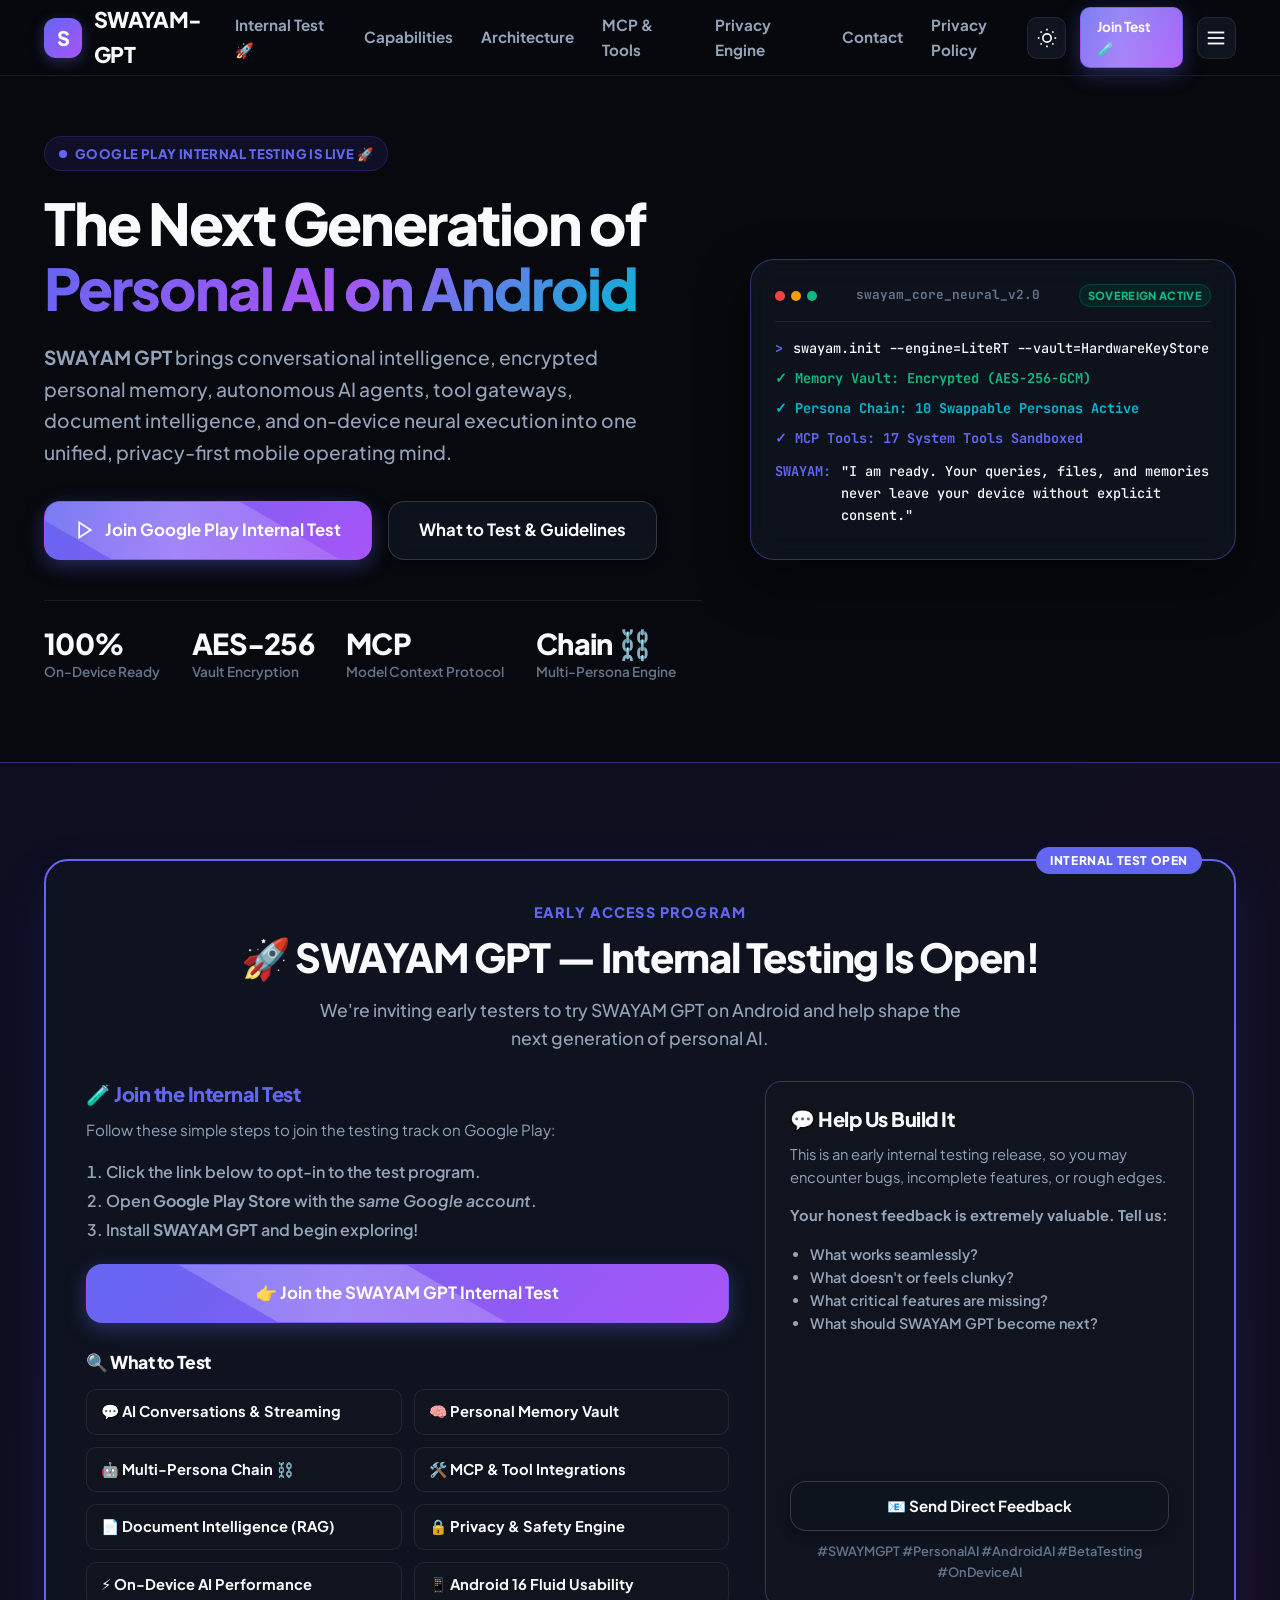
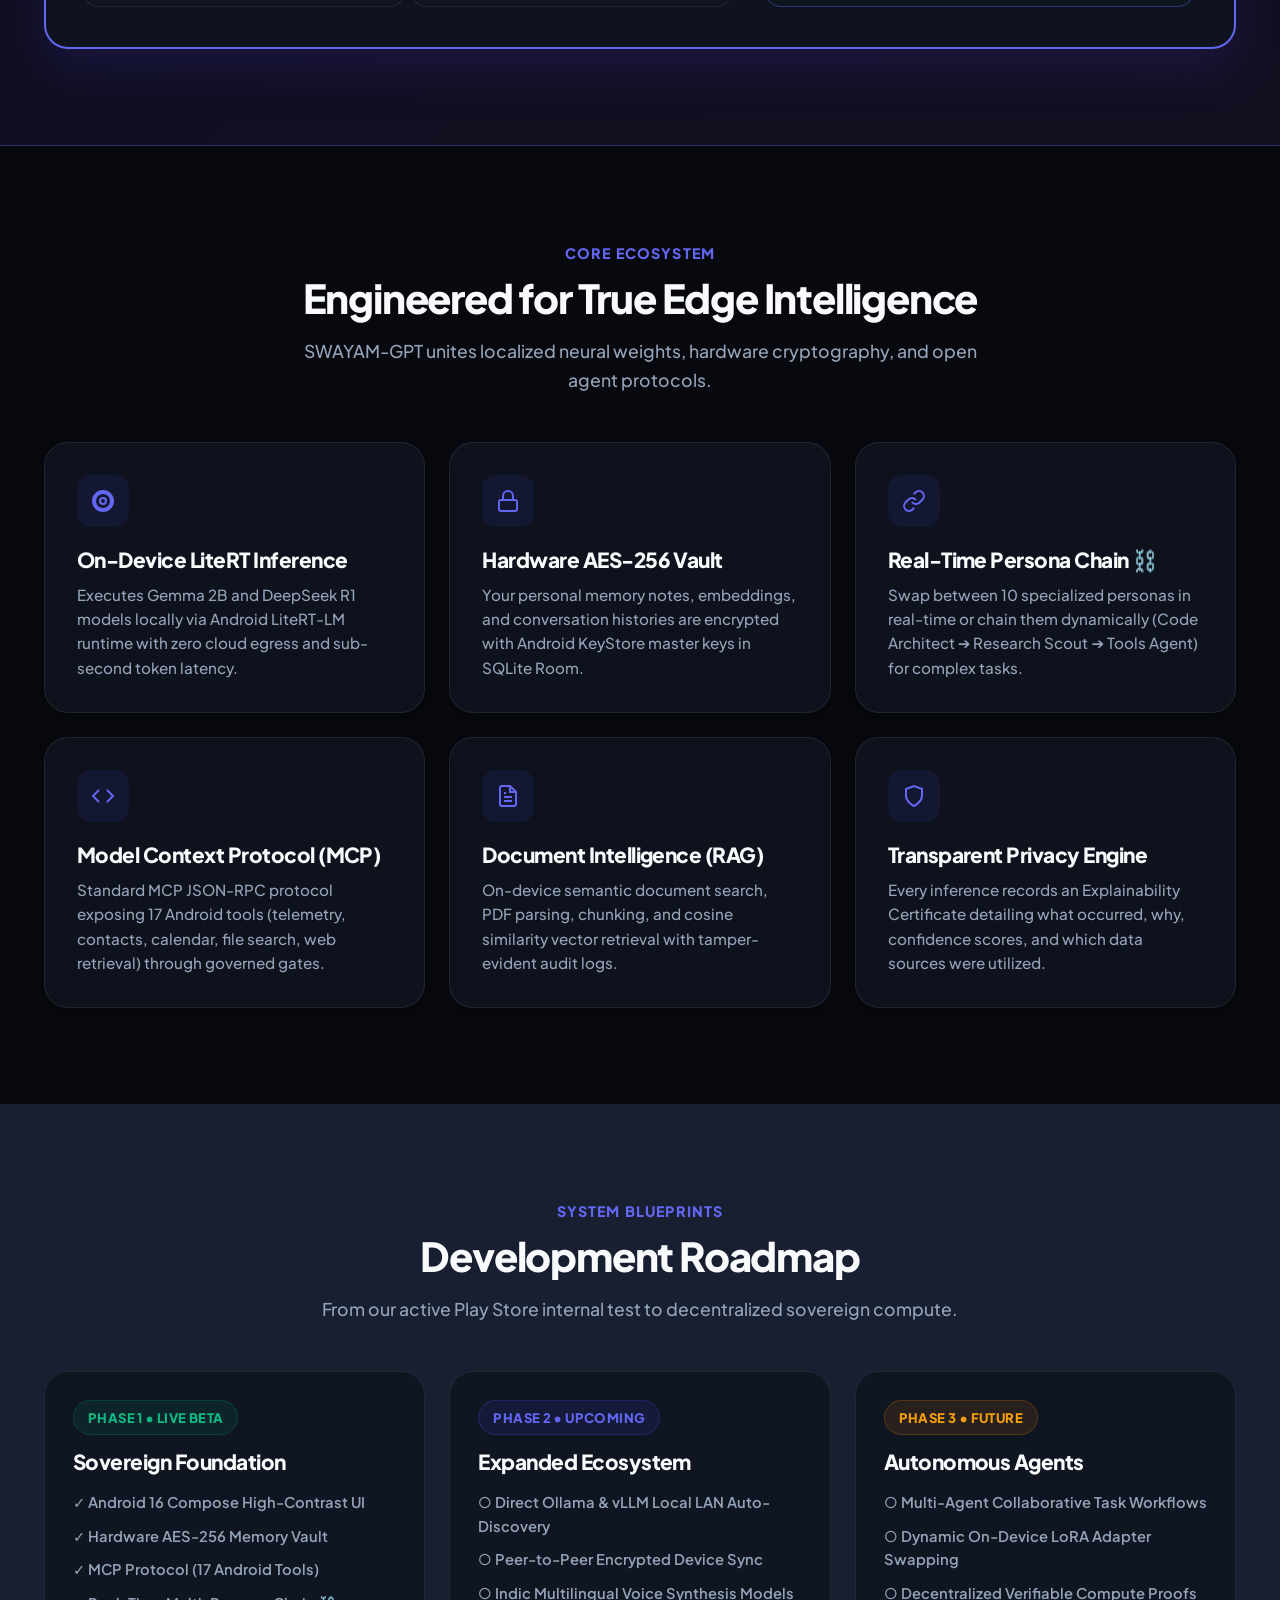
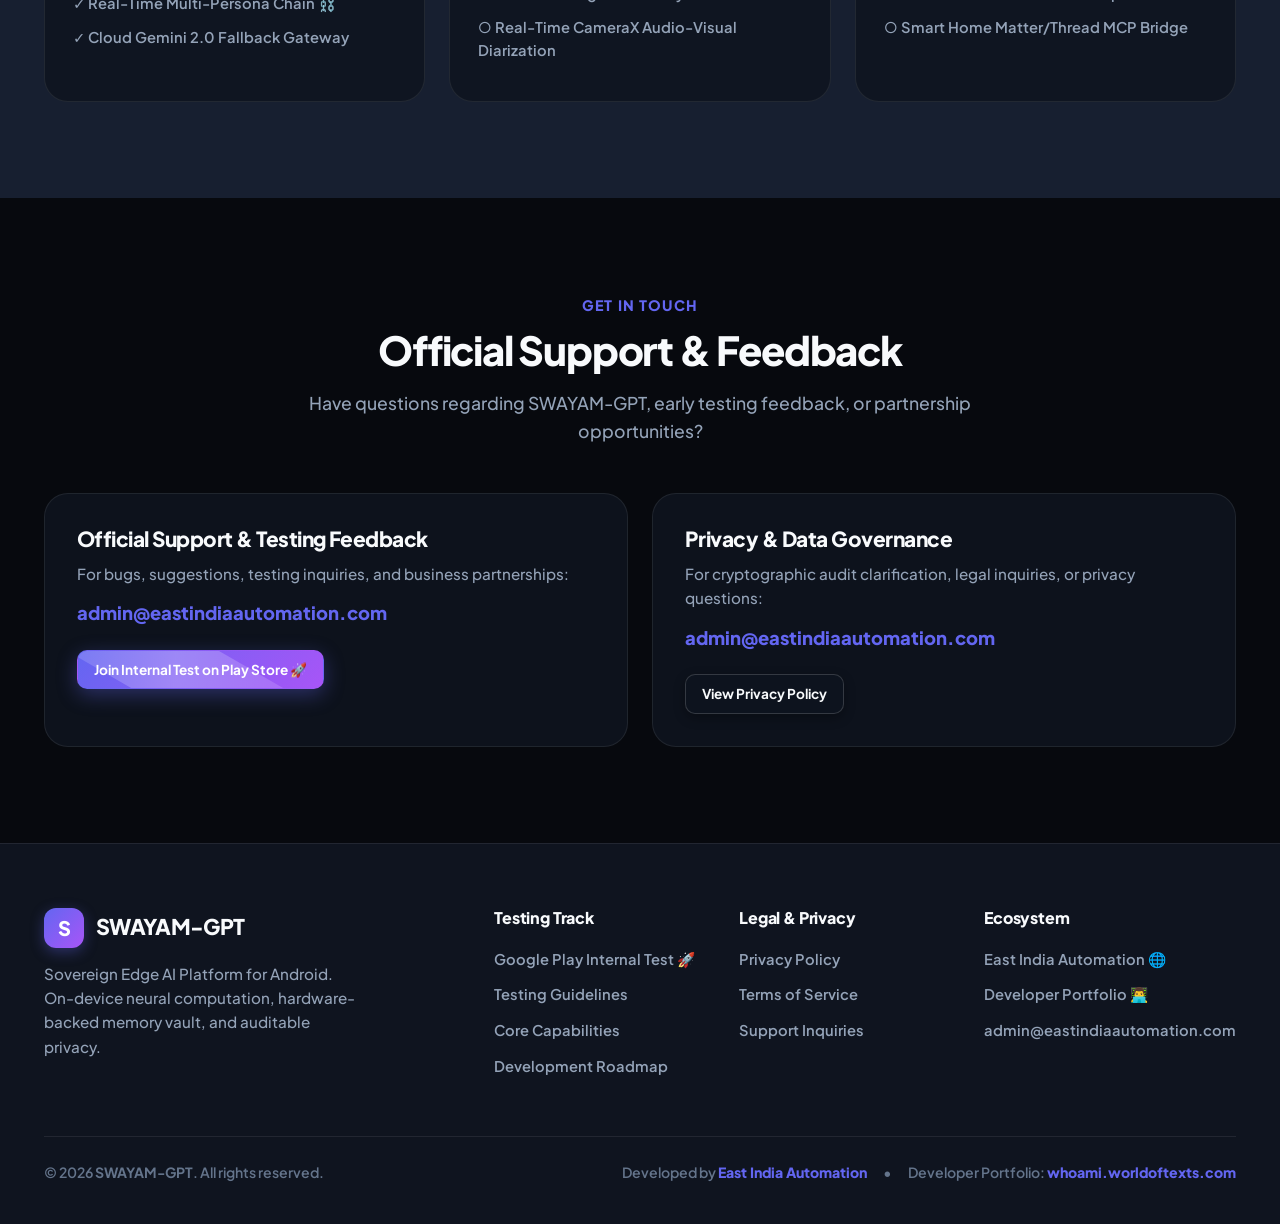
==== commit 33bd89b4: "refactor: unify chat interface and enhance translator Consolidate chat entry points by replacing `As" ====
--- a/website/index.html
+++ b/website/index.html
@@ -1,31 +1,32 @@
 <!DOCTYPE html>
-<html lang="en" data-theme="dark">
+<html lang="en" data-theme="light">
 <head>
   <meta charset="UTF-8">
   <meta name="viewport" content="width=device-width, initial-scale=1.0">
-  <title>SWAYAM-GPT | Sovereign Edge AI Assistant for Android</title>
-  <meta name="description" content="SWAYAM-GPT is a privacy-first, on-device Edge AI assistant for Android powered by LiteRT, MediaPipe vision, hardware-backed AES-256 encryption, Model Context Protocol (MCP), and Google Gemini fallback.">
-  <meta name="keywords" content="SWAYAM-GPT, Edge AI, Android AI, Local LLM, LiteRT, MediaPipe, Model Context Protocol, MCP Android, Private AI, Sovereign AI">
-  <meta name="author" content="SWAYAM-GPT Engineering">
-  <meta name="theme-color" content="#0a0e17">
-
-  <!-- Open Graph / Facebook -->
+  <title>SWAYAM-GPT | Sovereign Edge AI Platform for Android</title>
+  <meta name="description" content="SWAYAM-GPT is an intelligent personal AI assistant on Android. Featuring on-device LiteRT inference, personal memory vault, AI agents, Model Context Protocol (MCP) tools, document intelligence, and privacy-first architecture.">
+  <meta name="keywords" content="SWAYAM-GPT, Sovereign AI, On-Device AI, Android AI, Edge AI, Personal Memory, AI Agents, MCP Tools, LiteRT, East India Automation">
+  <meta name="author" content="East India Automation">
+  <meta name="theme-color" content="#4f46e5">
+
+  <!-- Open Graph / Social -->
   <meta property="og:type" content="website">
-  <meta property="og:title" content="SWAYAM-GPT | Sovereign Edge AI Assistant for Android">
-  <meta property="og:description" content="On-device intelligence, hardware-encrypted memory vault, Model Context Protocol (MCP), and zero-telemetry privacy architecture on Android.">
+  <meta property="og:title" content="SWAYAM-GPT | Sovereign Edge AI Platform for Android">
+  <meta property="og:description" content="AI conversations, personal memory, AI agents, MCP tools, document intelligence, automation, and on-device capabilities on Android.">
   <meta property="og:image" content="assets/images/favicon.svg">
-
-  <!-- Twitter Card -->
-  <meta name="twitter:card" content="summary">
-  <meta name="twitter:title" content="SWAYAM-GPT | Sovereign Edge AI Assistant">
-  <meta name="twitter:description" content="On-device intelligence, hardware-encrypted memory vault, MCP tooling, and privacy-first architecture on Android.">
-  <meta name="twitter:image" content="assets/images/favicon.svg">
 
   <link rel="canonical" href="index.html">
   <link rel="icon" type="image/svg+xml" href="assets/images/favicon.svg">
   <link rel="stylesheet" href="assets/css/style.css">
 </head>
 <body>
+
+  <!-- Floating Animated Background Layer -->
+  <div class="animated-bg" aria-hidden="true">
+    <div class="bg-orb bg-orb-1"></div>
+    <div class="bg-orb bg-orb-2"></div>
+    <div class="bg-orb bg-orb-3"></div>
+  </div>
 
   <!-- Site Navigation Header -->
   <header class="site-header">
@@ -36,22 +37,24 @@
       </a>
 
       <nav class="nav-links" aria-label="Main Navigation">
+        <a href="#testing" class="nav-link">Internal Test 🚀</a>
         <a href="#capabilities" class="nav-link">Capabilities</a>
         <a href="#architecture" class="nav-link">Architecture</a>
-        <a href="#mcp" class="nav-link">MCP Tools</a>
+        <a href="#mcp" class="nav-link">MCP & Tools</a>
         <a href="#privacy-arch" class="nav-link">Privacy Engine</a>
-        <a href="#roadmap" class="nav-link">Roadmap</a>
         <a href="#contact" class="nav-link">Contact</a>
         <a href="privacy.html" class="nav-link">Privacy Policy</a>
       </nav>
 
       <div class="nav-actions">
         <button class="btn-icon theme-toggle" aria-label="Toggle Dark/Light Theme">
-          <svg class="icon-sun" width="20" height="20" viewBox="0 0 24 24" fill="none" stroke="currentColor" stroke-width="2"><circle cx="12" cy="12" r="5"></circle><line x1="12" y1="1" x2="12" y2="3"></line><line x1="12" y1="21" x2="12" y2="23"></line><line x1="4.22" y1="4.22" x2="5.64" y2="5.64"></line><line x1="18.36" y1="18.36" x2="19.78" y2="19.78"></line><line x1="1" y1="12" x2="3" y2="12"></line><line x1="21" y1="12" x2="23" y2="12"></line><line x1="4.22" y1="19.78" x2="5.64" y2="18.36"></line><line x1="18.36" y1="5.64" x2="19.78" y2="4.22"></line></svg>
-          <svg class="icon-moon" width="20" height="20" viewBox="0 0 24 24" fill="none" stroke="currentColor" stroke-width="2" style="display:none;"><path d="M21 12.79A9 9 0 1 1 11.21 3 7 7 0 0 0 21 12.79z"></path></svg>
+          <svg class="icon-sun" width="20" height="20" viewBox="0 0 24 24" fill="none" stroke="currentColor" stroke-width="2" style="display:none;"><circle cx="12" cy="12" r="5"></circle><line x1="12" y1="1" x2="12" y2="3"></line><line x1="12" y1="21" x2="12" y2="23"></line><line x1="4.22" y1="4.22" x2="5.64" y2="5.64"></line><line x1="18.36" y1="18.36" x2="19.78" y2="19.78"></line><line x1="1" y1="12" x2="3" y2="12"></line><line x1="21" y1="12" x2="23" y2="12"></line><line x1="4.22" y1="19.78" x2="5.64" y2="18.36"></line><line x1="18.36" y1="5.64" x2="19.78" y2="4.22"></line></svg>
+          <svg class="icon-moon" width="20" height="20" viewBox="0 0 24 24" fill="none" stroke="currentColor" stroke-width="2"><path d="M21 12.79A9 9 0 1 1 11.21 3 7 7 0 0 0 21 12.79z"></path></svg>
         </button>
 
-        <a href="#early-access" class="btn btn-primary btn-sm">Get Android APK</a>
+        <a href="https://play.google.com/apps/internaltest/4701194209504404679?utm_source=chatgpt.com" target="_blank" rel="noopener" class="btn btn-primary btn-sm">
+          Join Test 🧪
+        </a>
 
         <button class="btn-icon mobile-menu-toggle" aria-label="Open Mobile Menu" aria-expanded="false">
           <svg width="22" height="22" viewBox="0 0 24 24" fill="none" stroke="currentColor" stroke-width="2"><line x1="3" y1="12" x2="21" y2="12"></line><line x1="3" y1="6" x2="21" y2="6"></line><line x1="3" y1="18" x2="21" y2="18"></line></svg>
@@ -61,16 +64,16 @@
   </header>
 
   <!-- Mobile Drawer Menu -->
-  <div class="mobile-nav">
+  <div class="mobile-nav" style="display:none;">
+    <a href="#testing" class="mobile-nav-link">Internal Test 🚀</a>
     <a href="#capabilities" class="mobile-nav-link">Capabilities</a>
     <a href="#architecture" class="mobile-nav-link">Architecture</a>
-    <a href="#mcp" class="mobile-nav-link">MCP Tools</a>
+    <a href="#mcp" class="mobile-nav-link">MCP & Tools</a>
     <a href="#privacy-arch" class="mobile-nav-link">Privacy Engine</a>
-    <a href="#roadmap" class="mobile-nav-link">Roadmap</a>
     <a href="#contact" class="mobile-nav-link">Contact</a>
     <a href="privacy.html" class="mobile-nav-link">Privacy Policy</a>
     <a href="terms.html" class="mobile-nav-link">Terms of Service</a>
-    <a href="#early-access" class="btn btn-primary" style="margin-top: 12px;">Get Android APK</a>
+    <a href="https://play.google.com/apps/internaltest/4701194209504404679?utm_source=chatgpt.com" target="_blank" rel="noopener" class="btn btn-primary" style="margin-top: 12px;">Join Internal Test</a>
   </div>
 
   <main>
@@ -80,449 +83,297 @@
         <div class="hero-content">
           <div class="badge badge-indigo">
             <span class="pulse-dot"></span>
-            <span>EdgeAI Core • Android 14/15/16 Ready</span>
+            <span>Google Play Internal Testing Is Live 🚀</span>
           </div>
 
           <h1 class="hero-title">
-            Sovereign Intelligence.<br>
-            <span class="hero-gradient-text">On-Device Edge AI.</span>
+            The Next Generation of<br>
+            <span class="hero-gradient-text">Personal AI on Android</span>
           </h1>
 
           <p class="hero-subtitle">
-            SWAYAM-GPT is a next-generation personal AI platform built natively for Android. Combining on-device LiteRT neural inference, hardware-backed AES-256 memory encryption, standard Model Context Protocol (MCP) tooling, and an auditable Privacy Engine.
+            <strong>SWAYAM GPT</strong> brings conversational intelligence, encrypted personal memory, autonomous AI agents, tool gateways, document intelligence, and on-device neural execution into one unified, privacy-first mobile operating mind.
           </p>
 
           <div class="hero-cta-group">
-            <a href="#early-access" class="btn btn-primary btn-lg">
-              <svg width="20" height="20" viewBox="0 0 24 24" fill="none" stroke="currentColor" stroke-width="2" stroke-linecap="round" stroke-linejoin="round">
-                <path d="M21 15v4a2 2 0 0 1-2 2H5a2 2 0 0 1-2-2v-4"></path>
-                <polyline points="7 10 12 15 17 10"></polyline>
-                <line x1="12" y1="15" x2="12" y2="3"></line>
+            <a href="https://play.google.com/apps/internaltest/4701194209504404679?utm_source=chatgpt.com" target="_blank" rel="noopener" class="btn btn-primary btn-lg">
+              <svg width="20" height="20" viewBox="0 0 24 24" fill="none" stroke="currentColor" stroke-width="2">
+                <polygon points="5 3 19 12 5 21 5 3"></polygon>
               </svg>
-              <span>Download & Test Android Build</span>
+              <span>Join Google Play Internal Test</span>
             </a>
-            <a href="privacy.html" class="btn btn-secondary btn-lg">
-              <svg width="20" height="20" viewBox="0 0 24 24" fill="none" stroke="currentColor" stroke-width="2" stroke-linecap="round" stroke-linejoin="round">
-                <path d="M12 22s8-4 8-10V5l-8-3-8 3v7c0 6 8 10 8 10z"></path>
-              </svg>
-              <span>Verified Privacy Policy</span>
+            <a href="#testing" class="btn btn-secondary btn-lg">
+              <span>What to Test & Guidelines</span>
             </a>
           </div>
 
           <div class="hero-metrics">
             <div class="metric-item">
               <h4>100%</h4>
-              <p>Hardware Vault Encrypted</p>
+              <p>On-Device Ready</p>
             </div>
             <div class="metric-item">
-              <h4>17+</h4>
-              <p>Sandboxed MCP Tools</p>
+              <h4>AES-256</h4>
+              <p>Vault Encryption</p>
             </div>
             <div class="metric-item">
-              <h4>3-Tier</h4>
-              <p>Adaptive AI Routing</p>
-            </div>
-          </div>
-        </div>
-
-        <!-- Interactive Architecture Simulator Mockup -->
-        <div class="hero-mockup-card">
-          <div class="mockup-header">
-            <div class="mockup-status">
-              <span class="pulse-dot"></span>
-              <span id="demo-routing-status">On-Device Edge LiteRT</span>
-            </div>
-            <div class="mockup-badge-group">
-              <span class="mini-badge">Android 16 API 36</span>
-              <span class="mini-badge" id="demo-encryption-badge">Hardware AES-256-GCM</span>
-            </div>
-          </div>
-
-          <div class="mockup-flow">
-            <div class="mockup-step">
-              <div class="step-icon-wrap indigo">
-                <svg width="18" height="18" viewBox="0 0 24 24" fill="none" stroke="currentColor" stroke-width="2"><path d="M20 21v-2a4 4 0 0 0-4-4H8a4 4 0 0 0-4 4v2"></path><circle cx="12" cy="7" r="4"></circle></svg>
-              </div>
-              <div class="step-info">
-                <h5>User Query & Context Engine</h5>
-                <p>Retrieves encrypted personal memory & environment</p>
-              </div>
-              <span class="step-latency">0.4ms</span>
-            </div>
-
-            <div class="mockup-step">
-              <div class="step-icon-wrap emerald">
-                <svg width="18" height="18" viewBox="0 0 24 24" fill="none" stroke="currentColor" stroke-width="2"><path d="M12 22s8-4 8-10V5l-8-3-8 3v7c0 6 8 10 8 10z"></path></svg>
-              </div>
-              <div class="step-info">
-                <h5>Privacy Engine Policy Gate</h5>
-                <p>Audits data classification & user consent rules</p>
-              </div>
-              <span class="step-latency">PASSED</span>
-            </div>
-
-            <div class="mockup-step">
-              <div class="step-icon-wrap cyan">
-                <svg width="18" height="18" viewBox="0 0 24 24" fill="none" stroke="currentColor" stroke-width="2"><rect x="4" y="4" width="16" height="16" rx="2"></rect><rect x="9" y="9" width="6" height="6"></rect><line x1="9" y1="1" x2="9" y2="4"></line><line x1="15" y1="1" x2="15" y2="4"></line><line x1="9" y1="20" x2="9" y2="23"></line><line x1="15" y1="20" x2="15" y2="23"></line></svg>
-              </div>
-              <div class="step-info">
-                <h5 id="demo-provider-title">LiteRT-LM On-Device Model</h5>
-                <p id="demo-provider-desc">Zero network egress. Inferences computed strictly inside device neural runtime.</p>
-              </div>
-              <span class="step-latency" id="demo-latency-badge">~12ms Local</span>
-            </div>
-          </div>
-
-          <div style="margin-top: 18px; padding-top: 14px; border-top: 1px solid var(--border-subtle);">
-            <p style="font-size: 0.76rem; color: var(--text-muted); margin-bottom: 8px; font-weight: 600; text-transform: uppercase;">Simulate Routing Policy:</p>
-            <div style="display: flex; gap: 8px; flex-wrap: wrap;">
-              <button class="btn btn-secondary btn-sm active" data-routing-mode="local" style="font-size: 0.76rem; padding: 6px 10px;">On-Device LiteRT</button>
-              <button class="btn btn-secondary btn-sm" data-routing-mode="server" style="font-size: 0.76rem; padding: 6px 10px;">Private Gateway</button>
-              <button class="btn btn-secondary btn-sm" data-routing-mode="cloud" style="font-size: 0.76rem; padding: 6px 10px;">Cloud Gemini</button>
-              <button class="btn btn-secondary btn-sm" data-routing-mode="offline" style="font-size: 0.76rem; padding: 6px 10px;">Offline Sandbox</button>
+              <h4>MCP</h4>
+              <p>Model Context Protocol</p>
+            </div>
+            <div class="metric-item">
+              <h4>Chain ⛓️</h4>
+              <p>Multi-Persona Engine</p>
+            </div>
+          </div>
+        </div>
+
+        <div class="hero-visual">
+          <div class="hero-card-stack">
+            <div class="terminal-header">
+              <div class="terminal-dots">
+                <div class="terminal-dot dot-red"></div>
+                <div class="terminal-dot dot-yellow"></div>
+                <div class="terminal-dot dot-green"></div>
+              </div>
+              <span class="terminal-title">swayam_core_neural_v2.0</span>
+              <span class="badge badge-emerald" style="font-size:0.7rem; padding:2px 8px;">SOVEREIGN ACTIVE</span>
+            </div>
+
+            <div class="terminal-body">
+              <div class="terminal-line">
+                <span class="terminal-prompt">&gt;</span>
+                <span class="terminal-res">swayam.init --engine=LiteRT --vault=HardwareKeyStore</span>
+              </div>
+              <div class="terminal-line">
+                <span style="color:var(--accent-emerald); font-weight:700;">✓ Memory Vault: Encrypted (AES-256-GCM)</span>
+              </div>
+              <div class="terminal-line">
+                <span style="color:var(--accent-cyan); font-weight:700;">✓ Persona Chain: 10 Swappable Personas Active</span>
+              </div>
+              <div class="terminal-line">
+                <span style="color:var(--accent-primary); font-weight:700;">✓ MCP Tools: 17 System Tools Sandboxed</span>
+              </div>
+              <div class="terminal-line" style="margin-top:12px;">
+                <span class="terminal-prompt">SWAYAM:</span>
+                <span class="terminal-res">"I am ready. Your queries, files, and memories never leave your device without explicit consent."</span>
+              </div>
             </div>
           </div>
         </div>
       </div>
     </section>
 
-    <!-- Product Introduction -->
-    <section class="section-spacing" style="background: var(--bg-secondary); border-top: 1px solid var(--border-subtle); border-bottom: 1px solid var(--border-subtle);">
-      <div class="container text-center">
-        <p class="section-tag">Product Philosophy</p>
-        <h2 class="section-title">AI that belongs to you, not the cloud.</h2>
-        <p class="section-desc">
-          Most mobile assistants send your personal notes, calendar, photos, and thoughts directly to centralized servers for profit and training. SWAYAM-GPT fundamentally flips this paradigm: your memories and documents remain sovereign on your device, hardware-encrypted, and governed by user-controlled policy gates.
-        </p>
+    <!-- INTERNAL TESTING HIGHLIGHT SECTION (PROMINENT SPOTLIGHT) -->
+    <section id="testing" class="section-spacing testing-spotlight-section">
+      <div class="container">
+        <div class="testing-box">
+          <div class="text-center" style="margin-bottom: 24px;">
+            <p class="section-tag">Early Access Program</p>
+            <h2 class="section-title">🚀 SWAYAM GPT — Internal Testing Is Open!</h2>
+            <p class="section-desc" style="margin-bottom: 20px;">
+              We're inviting early testers to try SWAYAM GPT on Android and help shape the next generation of personal AI.
+            </p>
+          </div>
+
+          <div class="testing-grid">
+            <div>
+              <h3 style="font-size: 1.25rem; font-weight: 800; margin-bottom: 12px; color: var(--accent-primary);">
+                🧪 Join the Internal Test
+              </h3>
+              <p style="font-size: 0.95rem; color: var(--text-secondary); margin-bottom: 16px;">
+                Follow these simple steps to join the testing track on Google Play:
+              </p>
+              
+              <ol style="margin-left: 20px; font-weight: 600; color: var(--text-secondary); line-height: 1.8; margin-bottom: 20px;">
+                <li>Click the link below to opt-in to the test program.</li>
+                <li>Open <strong>Google Play Store</strong> with the <em>same Google account</em>.</li>
+                <li>Install <strong>SWAYAM GPT</strong> and begin exploring!</li>
+              </ol>
+
+              <a href="https://play.google.com/apps/internaltest/4701194209504404679?utm_source=chatgpt.com" target="_blank" rel="noopener" class="btn btn-primary btn-lg" style="width: 100%;">
+                👉 Join the SWAYAM GPT Internal Test
+              </a>
+
+              <h4 style="font-size: 1.1rem; font-weight: 800; margin-top: 28px; margin-bottom: 12px;">
+                🔍 What to Test
+              </h4>
+              <div class="test-list-grid">
+                <div class="test-item">💬 AI Conversations & Streaming</div>
+                <div class="test-item">🧠 Personal Memory Vault</div>
+                <div class="test-item">🤖 Multi-Persona Chain ⛓️</div>
+                <div class="test-item">🛠️ MCP & Tool Integrations</div>
+                <div class="test-item">📄 Document Intelligence (RAG)</div>
+                <div class="test-item">🔒 Privacy & Safety Engine</div>
+                <div class="test-item">⚡ On-Device AI Performance</div>
+                <div class="test-item">📱 Android 16 Fluid Usability</div>
+              </div>
+            </div>
+
+            <div class="feedback-card">
+              <div>
+                <h3 style="font-size: 1.25rem; font-weight: 800; margin-bottom: 12px; color: var(--text-primary);">
+                  💬 Help Us Build It
+                </h3>
+                <p style="font-size: 0.92rem; color: var(--text-secondary); line-height: 1.6; margin-bottom: 14px;">
+                  This is an early internal testing release, so you may encounter bugs, incomplete features, or rough edges.
+                </p>
+                <p style="font-size: 0.92rem; color: var(--text-secondary); line-height: 1.6; margin-bottom: 16px;">
+                  <strong>Your honest feedback is extremely valuable. Tell us:</strong>
+                </p>
+                <ul style="margin-left: 20px; font-size: 0.9rem; font-weight: 600; color: var(--text-secondary); line-height: 1.6; margin-bottom: 18px;">
+                  <li>What works seamlessly?</li>
+                  <li>What doesn't or feels clunky?</li>
+                  <li>What critical features are missing?</li>
+                  <li>What should SWAYAM GPT become next?</li>
+                </ul>
+              </div>
+
+              <div>
+                <a href="mailto:admin@eastindiaautomation.com?subject=SWAYAM%20GPT%20Testing%20Feedback" class="btn btn-secondary" style="width: 100%; justify-content: center;">
+                  📧 Send Direct Feedback
+                </a>
+                <p style="font-size: 0.8rem; color: var(--text-muted); text-align: center; margin-top: 10px; font-weight: 600;">
+                  #SWAYMGPT #PersonalAI #AndroidAI #BetaTesting #OnDeviceAI
+                </p>
+              </div>
+            </div>
+          </div>
+        </div>
       </div>
     </section>
 
-    <!-- Core Capabilities -->
+    <!-- CORE CAPABILITIES -->
     <section id="capabilities" class="section-spacing">
       <div class="container">
         <div class="text-center">
-          <p class="section-tag">Capabilities</p>
-          <h2 class="section-title">Engineered for Sovereign Edge Intelligence</h2>
-          <p class="section-desc">Six interconnected subsystems designed specifically for mobile edge computing.</p>
-        </div>
-
-        <div class="cards-grid">
-          <div class="feature-card">
-            <div class="feature-icon-box">
+          <p class="section-tag">Core Ecosystem</p>
+          <h2 class="section-title">Engineered for True Edge Intelligence</h2>
+          <p class="section-desc">SWAYAM-GPT unites localized neural weights, hardware cryptography, and open agent protocols.</p>
+        </div>
+
+        <div class="feature-grid">
+          <div class="feature-card">
+            <div class="feature-icon-wrapper">
+              <svg width="24" height="24" viewBox="0 0 24 24" fill="none" stroke="currentColor" stroke-width="2"><path d="M12 2a10 10 0 1 0 10 10A10 10 0 0 0 12 2zm0 18a8 8 0 1 1 8-8 8 8 0 0 1-8 8z"></path><circle cx="12" cy="12" r="3"></circle></svg>
+            </div>
+            <h3 class="feature-title">On-Device LiteRT Inference</h3>
+            <p class="feature-desc">Executes Gemma 2B and DeepSeek R1 models locally via Android LiteRT-LM runtime with zero cloud egress and sub-second token latency.</p>
+          </div>
+
+          <div class="feature-card">
+            <div class="feature-icon-wrapper">
+              <svg width="24" height="24" viewBox="0 0 24 24" fill="none" stroke="currentColor" stroke-width="2"><rect x="3" y="11" width="18" height="11" rx="2" ry="2"></rect><path d="M7 11V7a5 5 0 0 1 10 0v4"></path></svg>
+            </div>
+            <h3 class="feature-title">Hardware AES-256 Vault</h3>
+            <p class="feature-desc">Your personal memory notes, embeddings, and conversation histories are encrypted with Android KeyStore master keys in SQLite Room.</p>
+          </div>
+
+          <div class="feature-card">
+            <div class="feature-icon-wrapper">
+              <svg width="24" height="24" viewBox="0 0 24 24" fill="none" stroke="currentColor" stroke-width="2"><path d="M10 13a5 5 0 0 0 7.54.54l3-3a5 5 0 0 0-7.07-7.07l-1.72 1.71"></path><path d="M14 11a5 5 0 0 0-7.54-.54l-3 3a5 5 0 0 0 7.07 7.07l1.71-1.71"></path></svg>
+            </div>
+            <h3 class="feature-title">Real-Time Persona Chain ⛓️</h3>
+            <p class="feature-desc">Swap between 10 specialized personas in real-time or chain them dynamically (Code Architect ➔ Research Scout ➔ Tools Agent) for complex tasks.</p>
+          </div>
+
+          <div class="feature-card">
+            <div class="feature-icon-wrapper">
+              <svg width="24" height="24" viewBox="0 0 24 24" fill="none" stroke="currentColor" stroke-width="2"><polyline points="16 18 22 12 16 6"></polyline><polyline points="8 6 2 12 8 18"></polyline></svg>
+            </div>
+            <h3 class="feature-title">Model Context Protocol (MCP)</h3>
+            <p class="feature-desc">Standard MCP JSON-RPC protocol exposing 17 Android tools (telemetry, contacts, calendar, file search, web retrieval) through governed gates.</p>
+          </div>
+
+          <div class="feature-card">
+            <div class="feature-icon-wrapper">
+              <svg width="24" height="24" viewBox="0 0 24 24" fill="none" stroke="currentColor" stroke-width="2"><path d="M14 2H6a2 2 0 0 0-2 2v16a2 2 0 0 0 2 2h12a2 2 0 0 0 2-2V8z"></path><polyline points="14 2 14 8 20 8"></polyline><line x1="16" y1="13" x2="8" y2="13"></line><line x1="16" y1="17" x2="8" y2="17"></line><polyline points="10 9 9 9 8 9"></polyline></svg>
+            </div>
+            <h3 class="feature-title">Document Intelligence (RAG)</h3>
+            <p class="feature-desc">On-device semantic document search, PDF parsing, chunking, and cosine similarity vector retrieval with tamper-evident audit logs.</p>
+          </div>
+
+          <div class="feature-card">
+            <div class="feature-icon-wrapper">
               <svg width="24" height="24" viewBox="0 0 24 24" fill="none" stroke="currentColor" stroke-width="2"><path d="M12 22s8-4 8-10V5l-8-3-8 3v7c0 6 8 10 8 10z"></path></svg>
             </div>
-            <h3 class="feature-title">Hardware-Backed Memory Vault</h3>
-            <p class="feature-desc">
-              All personal memories, notes, and profile traits are encrypted at rest using 256-bit AES-GCM via the Android KeyStore Hardware TEE, preventing unauthorized device extraction.
-            </p>
-            <div class="feature-footer">
-              <span>Android KeyStore AES-GCM-256</span>
-            </div>
-          </div>
-
-          <div class="feature-card">
-            <div class="feature-icon-box">
-              <svg width="24" height="24" viewBox="0 0 24 24" fill="none" stroke="currentColor" stroke-width="2"><rect x="4" y="4" width="16" height="16" rx="2"></rect><rect x="9" y="9" width="6" height="6"></rect><line x1="9" y1="1" x2="9" y2="4"></line><line x1="15" y1="1" x2="15" y2="4"></line><line x1="9" y1="20" x2="9" y2="23"></line><line x1="15" y1="20" x2="15" y2="23"></line></svg>
-            </div>
-            <h3 class="feature-title">3-Tier Hybrid AI Routing</h3>
-            <p class="feature-desc">
-              Intelligently chooses between On-Device LiteRT (zero egress), Private LAN Server (vLLM cluster), and Google Gemini (Cloud Reasoning) based on user privacy levels and battery state.
-            </p>
-            <div class="feature-footer">
-              <span>AIRouter & Policy Engine</span>
-            </div>
-          </div>
-
-          <div class="feature-card">
-            <div class="feature-icon-box">
-              <svg width="24" height="24" viewBox="0 0 24 24" fill="none" stroke="currentColor" stroke-width="2"><path d="M14.7 6.3a1 1 0 0 0 0 1.4l1.6 1.6a1 1 0 0 0 1.4 0l3.77-3.77a6 6 0 0 1-7.94 7.94l-6.91 6.91a2.12 2.12 0 0 1-3-3l6.91-6.91a6 6 0 0 1 7.94-7.94l-3.76 3.76z"></path></svg>
-            </div>
-            <h3 class="feature-title">Model Context Protocol (MCP)</h3>
-            <p class="feature-desc">
-              Full native implementation of the Anthropic MCP standard on Android. Exposes secure, sandboxed tools for memory queries, task management, and perception without shell vulnerabilities.
-            </p>
-            <div class="feature-footer">
-              <span>JSON-RPC 2.0 Protocol</span>
-            </div>
-          </div>
-
-          <div class="feature-card">
-            <div class="feature-icon-box">
-              <svg width="24" height="24" viewBox="0 0 24 24" fill="none" stroke="currentColor" stroke-width="2"><path d="M23 19a2 2 0 0 1-2 2H3a2 2 0 0 1-2-2V8a2 2 0 0 1 2-2h4l2-3h6l2 3h4a2 2 0 0 1 2 2z"></path><circle cx="12" cy="13" r="4"></circle></svg>
-            </div>
-            <h3 class="feature-title">Multimodal On-Device Vision</h3>
-            <p class="feature-desc">
-              Integrated CameraX pipeline with MediaPipe perception for real-time object recognition, document intelligence, and OCR transcription directly within mobile RAM.
-            </p>
-            <div class="feature-footer">
-              <span>CameraX & MediaPipe Edge</span>
-            </div>
-          </div>
-
-          <div class="feature-card">
-            <div class="feature-icon-box">
-              <svg width="24" height="24" viewBox="0 0 24 24" fill="none" stroke="currentColor" stroke-width="2"><path d="M4 19.5A2.5 2.5 0 0 1 6.5 17H20"></path><path d="M6.5 2H20v20H6.5A2.5 2.5 0 0 1 4 19.5v-15A2.5 2.5 0 0 1 6.5 2z"></path></svg>
-            </div>
-            <h3 class="feature-title">Unified RAG Knowledge Engine</h3>
-            <p class="feature-desc">
-              Automatic text chunking, embedding generation, and fast semantic retrieval over your PDF documents, research notes, and transcripts using local Room DB indexing.
-            </p>
-            <div class="feature-footer">
-              <span>Local Vector Chunking</span>
-            </div>
-          </div>
-
-          <div class="feature-card">
-            <div class="feature-icon-box">
-              <svg width="24" height="24" viewBox="0 0 24 24" fill="none" stroke="currentColor" stroke-width="2"><path d="M12 1v22M17 5H9.5a3.5 3.5 0 0 0 0 7h5a3.5 3.5 0 0 1 0 7H6"></path></svg>
-            </div>
-            <h3 class="feature-title">Auditable Privacy Audit Log</h3>
-            <p class="feature-desc">
-              Every inference, context retrieval, and tool invocation is logged to a local, tamper-evident audit record so you can verify exactly where every single byte went.
-            </p>
-            <div class="feature-footer">
-              <span>Local Audit Trail</span>
-            </div>
+            <h3 class="feature-title">Transparent Privacy Engine</h3>
+            <p class="feature-desc">Every inference records an Explainability Certificate detailing what occurred, why, confidence scores, and which data sources were utilized.</p>
           </div>
         </div>
       </div>
     </section>
 
-    <!-- Architecture Overview -->
-    <section id="architecture" class="section-spacing" style="background: var(--bg-secondary); border-top: 1px solid var(--border-subtle); border-bottom: 1px solid var(--border-subtle);">
+    <!-- ARCHITECTURE & ROADMAP -->
+    <section id="architecture" class="section-spacing" style="background: var(--bg-tertiary);">
       <div class="container">
         <div class="text-center">
-          <p class="section-tag">System Architecture</p>
-          <h2 class="section-title">Modular EdgeAI Subsystems</h2>
-          <p class="section-desc">Strict architectural boundaries guarantee isolation between sensors, local storage, and optional cloud fallbacks.</p>
-        </div>
-
-        <div class="arch-diagram">
-          <div class="arch-layer">
-            <div class="layer-tag">
-              <span class="mini-badge" style="background:rgba(99,102,241,0.2); color:var(--accent-primary)">LAYER 1</span>
-              <span>UI & Interaction</span>
-            </div>
-            <div class="layer-details">
-              Jetpack Compose M3, Edge-to-Edge window insets, Audio Journal recorder, MediaPipe CameraX viewfinder, Rich markdown renderer.
-            </div>
-            <div class="layer-badge">Presentation</div>
-          </div>
-
-          <div class="arch-layer">
-            <div class="layer-tag">
-              <span class="mini-badge" style="background:rgba(16,185,129,0.2); color:var(--accent-emerald)">LAYER 2</span>
-              <span>Privacy & Policy Engine</span>
-            </div>
-            <div class="layer-details">
-              Enforces Offline-Only Mode, per-task privacy classification (LOCAL_ONLY, SENSITIVE, PRIVATE, PUBLIC), and writes audit records.
-            </div>
-            <div class="layer-badge">Security Gate</div>
-          </div>
-
-          <div class="arch-layer">
-            <div class="layer-tag">
-              <span class="mini-badge" style="background:rgba(6,182,212,0.2); color:var(--accent-cyan)">LAYER 3</span>
-              <span>AI Routing & MCP Tools</span>
-            </div>
-            <div class="layer-details">
-              Internal MCP Server (JSON-RPC), ToolGateway sandboxing, LiteRT on-device inference, Private Server Gateway, Gemini fallback.
-            </div>
-            <div class="layer-badge">Compute Runtime</div>
-          </div>
-
-          <div class="arch-layer">
-            <div class="layer-tag">
-              <span class="mini-badge" style="background:rgba(245,158,11,0.2); color:var(--accent-amber)">LAYER 4</span>
-              <span>Storage & Hardware Vault</span>
-            </div>
-            <div class="layer-details">
-              Room Database (25+ entities), AndroidKeyStore AES-256-GCM hardware cipher, local chunking index, media storage integrity validator.
-            </div>
-            <div class="layer-badge">Encrypted Persistence</div>
-          </div>
-        </div>
-      </div>
-    </section>
-
-    <!-- MCP / Tooling Section -->
-    <section id="mcp" class="section-spacing">
-      <div class="container">
-        <div class="text-center">
-          <p class="section-tag">Extensibility</p>
-          <h2 class="section-title">Model Context Protocol (MCP) on Android</h2>
-          <p class="section-desc">SWAYAM-GPT implements Anthropic's open MCP standard directly inside the Android runtime, allowing safe, structured tool execution.</p>
-        </div>
-
-        <div class="mcp-grid">
-          <div class="mcp-tool-pill">
-            <div>
-              <p class="tool-code">memory.search</p>
-              <p class="tool-desc">Semantic text search across hardware-encrypted local memory notes.</p>
-            </div>
-          </div>
-          <div class="mcp-tool-pill">
-            <div>
-              <p class="tool-code">knowledge.search</p>
-              <p class="tool-desc">Full-text and vector chunk lookup over ingested user documents.</p>
-            </div>
-          </div>
-          <div class="mcp-tool-pill">
-            <div>
-              <p class="tool-code">task.create</p>
-              <p class="tool-desc">Instantiates structured tasks and action items in Room DB.</p>
-            </div>
-          </div>
-          <div class="mcp-tool-pill">
-            <div>
-              <p class="tool-code">vision.detect</p>
-              <p class="tool-desc">Performs on-device MediaPipe perception and object classification.</p>
-            </div>
-          </div>
-          <div class="mcp-tool-pill">
-            <div>
-              <p class="tool-code">storage.getMetadata</p>
-              <p class="tool-desc">Validates SHA-256 integrity and file sizes in app-private storage.</p>
-            </div>
-          </div>
-          <div class="mcp-tool-pill">
-            <div>
-              <p class="tool-code">device.status</p>
-              <p class="tool-desc">Inspects available RAM, battery, thermal status, and NPU/GPU accelerators.</p>
-            </div>
-          </div>
-        </div>
-      </div>
-    </section>
-
-    <!-- Privacy Architecture & Guarantees -->
-    <section id="privacy-arch" class="section-spacing" style="background: var(--bg-secondary); border-top: 1px solid var(--border-subtle); border-bottom: 1px solid var(--border-subtle);">
-      <div class="container">
-        <div class="text-center">
-          <p class="section-tag">Privacy & Data Governance</p>
-          <h2 class="section-title">No Ads. No User Tracking. No Data Brokerage.</h2>
-          <p class="section-desc">We believe in transparent, code-verified privacy. Here is what the application actually does with your data.</p>
-        </div>
-
-        <div class="cards-grid">
-          <div class="feature-card">
-            <h3 class="feature-title">Air-Gapped Offline-Only Mode</h3>
-            <p class="feature-desc">
-              Toggle one switch in Privacy Center to completely disable all network sockets. The PrivacyEngine will immediately reject any remote call, running 100% locally.
-            </p>
-          </div>
-
-          <div class="feature-card">
-            <h3 class="feature-title">Sanitized Local Telemetry</h3>
-            <p class="feature-desc">
-              Analytics in SWAYAM-GPT are stored strictly on-device in memory to render usage charts. All prompts, image pixels, and personal tokens are programmatically stripped.
-            </p>
-          </div>
-
-          <div class="feature-card">
-            <h3 class="feature-title">User-Controlled API Keys</h3>
-            <p class="feature-desc">
-              When using Cloud AI fallback, requests are made directly to Google Gemini using the developer API configuration or private gateway. Your conversations are never saved to secondary advertising databases.
-            </p>
-          </div>
-        </div>
-
-        <div class="text-center" style="margin-top: 36px;">
-          <a href="privacy.html" class="btn btn-secondary">Read Full Verified Privacy Policy</a>
-        </div>
-      </div>
-    </section>
-
-    <!-- Roadmap -->
-    <section id="roadmap" class="section-spacing">
-      <div class="container">
-        <div class="text-center">
-          <p class="section-tag">Product Evolution</p>
-          <h2 class="section-title">Roadmap & Vision</h2>
-          <p class="section-desc">Continuous innovation toward sovereign, decentralized personal intelligence.</p>
+          <p class="section-tag">System Blueprints</p>
+          <h2 class="section-title">Development Roadmap</h2>
+          <p class="section-desc">From our active Play Store internal test to decentralized sovereign compute.</p>
         </div>
 
         <div class="roadmap-grid">
-          <div class="roadmap-card active">
-            <span class="roadmap-status">Phase 1 • Current Release</span>
-            <h3 class="feature-title">Edge AI Core Foundation</h3>
+          <div class="roadmap-card">
+            <span class="badge badge-emerald" style="margin-bottom: 14px;">Phase 1 • Live Beta</span>
+            <h3 class="feature-title">Sovereign Foundation</h3>
             <ul class="roadmap-items">
-              <li>✓ Android 16 (API 36) Compose UI</li>
-              <li>✓ Hardware AES-256-GCM Vault</li>
-              <li>✓ Internal MCP Server (17 tools)</li>
-              <li>✓ 3-Tier AI Router (LiteRT / Gemini)</li>
-              <li>✓ CameraX + MediaPipe Vision</li>
+              <li>✓ Android 16 Compose High-Contrast UI</li>
+              <li>✓ Hardware AES-256 Memory Vault</li>
+              <li>✓ MCP Protocol (17 Android Tools)</li>
+              <li>✓ Real-Time Multi-Persona Chain ⛓️</li>
+              <li>✓ Cloud Gemini 2.0 Fallback Gateway</li>
             </ul>
           </div>
 
           <div class="roadmap-card">
-            <span class="roadmap-status" style="color: var(--accent-cyan);">Phase 2 • Upcoming</span>
+            <span class="badge badge-indigo" style="margin-bottom: 14px;">Phase 2 • Upcoming</span>
             <h3 class="feature-title">Expanded Ecosystem</h3>
             <ul class="roadmap-items">
-              <li>○ Direct Ollama & vLLM LAN Auto-Discovery</li>
+              <li>○ Direct Ollama & vLLM Local LAN Auto-Discovery</li>
               <li>○ Peer-to-Peer Encrypted Device Sync</li>
-              <li>○ Fine-tuned Indic multilingual voice models</li>
-              <li>○ Multi-modal audio streaming diarization</li>
+              <li>○ Indic Multilingual Voice Synthesis Models</li>
+              <li>○ Real-Time CameraX Audio-Visual Diarization</li>
             </ul>
           </div>
 
           <div class="roadmap-card">
-            <span class="roadmap-status" style="color: var(--text-muted);">Phase 3 • Future</span>
+            <span class="badge badge-amber" style="margin-bottom: 14px;">Phase 3 • Future</span>
             <h3 class="feature-title">Autonomous Agents</h3>
             <ul class="roadmap-items">
-              <li>○ Multi-agent collaborative workflows</li>
-              <li>○ Local LoRA adapter hot-swapping</li>
-              <li>○ Decentralized verifiable compute proofs</li>
-              <li>○ Smart home Matter/Thread MCP integrations</li>
+              <li>○ Multi-Agent Collaborative Task Workflows</li>
+              <li>○ Dynamic On-Device LoRA Adapter Swapping</li>
+              <li>○ Decentralized Verifiable Compute Proofs</li>
+              <li>○ Smart Home Matter/Thread MCP Bridge</li>
             </ul>
           </div>
         </div>
       </div>
     </section>
 
-    <!-- Early Access & Download CTA -->
-    <section id="early-access" class="section-spacing">
-      <div class="container">
-        <div class="cta-banner">
-          <h2 class="section-title" style="margin-bottom: 16px;">Experience Sovereign AI on Android</h2>
-          <p class="section-desc" style="margin-bottom: 28px;">
-            Join the developer preview of SWAYAM-GPT. Build from source or download our automated GitHub Release artifacts.
-          </p>
-          <div style="display: flex; justify-content: center; gap: 14px; flex-wrap: wrap;">
-            <a href="https://github.com" class="btn btn-primary btn-lg" target="_blank" rel="noopener">
-              <svg width="20" height="20" viewBox="0 0 24 24" fill="none" stroke="currentColor" stroke-width="2"><path d="M9 19c-5 1.5-5-2.5-7-3m14 6v-3.87a3.37 3.37 0 0 0-.94-2.61c3.14-.35 6.44-1.54 6.44-7A5.44 5.44 0 0 0 20 4.77 5.07 5.07 0 0 0 19.91 1S18.73.65 16 2.48a13.38 13.38 0 0 0-7 0C6.27.65 5.09 1 5.09 1A5.07 5.07 0 0 0 5 4.77a5.44 5.44 0 0 0-1.5 3.78c0 5.42 3.3 6.61 6.44 7A3.37 3.37 0 0 0 9 18.13V22"></path></svg>
-              <span>View GitHub Repository</span>
-            </a>
-            <a href="mailto:admin@eastindiaautomation.com" class="btn btn-secondary btn-lg">
-              <span>Request Early Access APK</span>
-            </a>
-          </div>
-        </div>
-      </div>
-    </section>
-
-    <!-- Contact Section -->
-    <section id="contact" class="section-spacing" style="background: var(--bg-secondary); border-top: 1px solid var(--border-subtle);">
+    <!-- CONTACT & SUPPORT -->
+    <section id="contact" class="section-spacing">
       <div class="container">
         <div class="text-center">
           <p class="section-tag">Get in Touch</p>
-          <h2 class="section-title">Official Support & Privacy Inquiries</h2>
-          <p class="section-desc">Have questions regarding SWAYAM-GPT, privacy auditing, or enterprise deployment?</p>
+          <h2 class="section-title">Official Support & Feedback</h2>
+          <p class="section-desc">Have questions regarding SWAYAM-GPT, early testing feedback, or partnership opportunities?</p>
         </div>
 
         <div class="contact-grid">
           <div class="contact-card">
-            <h3 class="feature-title">Official Support & Administration</h3>
-            <p class="feature-desc">For general support, testing feedback, and partnership opportunities:</p>
+            <h3 class="feature-title">Official Support & Testing Feedback</h3>
+            <p class="feature-desc">For bugs, suggestions, testing inquiries, and business partnerships:</p>
             <a href="mailto:admin@eastindiaautomation.com" class="contact-email">admin@eastindiaautomation.com</a>
-            <button class="btn btn-secondary btn-sm" data-copy-text="admin@eastindiaautomation.com" style="margin-top: 8px; width: fit-content;">Copy Email Address</button>
+            <a href="https://play.google.com/apps/internaltest/4701194209504404679?utm_source=chatgpt.com" target="_blank" rel="noopener" class="btn btn-primary btn-sm" style="margin-top: 10px;">
+              Join Internal Test on Play Store 🚀
+            </a>
           </div>
 
           <div class="contact-card">
-            <h3 class="feature-title">Privacy & Data Protection</h3>
-            <p class="feature-desc">For data inquiries, audit clarification, or legal requests:</p>
+            <h3 class="feature-title">Privacy & Data Governance</h3>
+            <p class="feature-desc">For cryptographic audit clarification, legal inquiries, or privacy questions:</p>
             <a href="mailto:admin@eastindiaautomation.com" class="contact-email">admin@eastindiaautomation.com</a>
-            <a href="privacy.html" class="btn btn-secondary btn-sm" style="margin-top: 8px; width: fit-content;">View Privacy Policy</a>
+            <a href="privacy.html" class="btn btn-secondary btn-sm" style="margin-top: 10px;">View Privacy Policy</a>
           </div>
         </div>
       </div>
@@ -538,32 +389,47 @@
             <div class="brand-icon">S</div>
             <span>SWAYAM-GPT</span>
           </div>
-          <p>Sovereign Edge AI Assistant for Android. Hardware-backed encryption, on-device intelligence, and auditable privacy.</p>
+          <p>Sovereign Edge AI Platform for Android. On-device neural computation, hardware-backed memory vault, and auditable privacy.</p>
         </div>
 
         <div class="footer-col">
-          <h4>Architecture</h4>
+          <h4>Testing Track</h4>
           <ul class="footer-links">
+            <li><a href="https://play.google.com/apps/internaltest/4701194209504404679?utm_source=chatgpt.com" target="_blank" rel="noopener">Google Play Internal Test 🚀</a></li>
+            <li><a href="#testing">Testing Guidelines</a></li>
             <li><a href="#capabilities">Core Capabilities</a></li>
-            <li><a href="#architecture">Subsystem Layers</a></li>
-            <li><a href="#mcp">Model Context Protocol</a></li>
-            <li><a href="#privacy-arch">Privacy Engine</a></li>
+            <li><a href="#architecture">Development Roadmap</a></li>
           </ul>
         </div>
 
         <div class="footer-col">
-          <h4>Legal & Contact</h4>
+          <h4>Legal & Privacy</h4>
           <ul class="footer-links">
             <li><a href="privacy.html">Privacy Policy</a></li>
             <li><a href="terms.html">Terms of Service</a></li>
+            <li><a href="mailto:admin@eastindiaautomation.com">Support Inquiries</a></li>
+          </ul>
+        </div>
+
+        <div class="footer-col">
+          <h4>Ecosystem</h4>
+          <ul class="footer-links">
+            <li><a href="https://EastIndiaAutomation.com" target="_blank" rel="noopener">East India Automation 🌐</a></li>
+            <li><a href="https://whoami.worldoftexts.com" target="_blank" rel="noopener">Developer Portfolio 👨‍💻</a></li>
             <li><a href="mailto:admin@eastindiaautomation.com">admin@eastindiaautomation.com</a></li>
           </ul>
         </div>
       </div>
 
       <div class="footer-bottom">
-        <p>&copy; 2026 SWAYAM-GPT / [LEGAL ENTITY NAME]. All rights reserved.</p>
-        <p>Package ID: <code style="font-family: var(--font-mono); color: var(--text-accent);">com.mitsara.swayam</code></p>
+        <div>
+          <p>&copy; 2026 <strong>SWAYAM-GPT</strong>. All rights reserved.</p>
+        </div>
+        <div class="footer-credits">
+          <span>Developed by <a href="https://EastIndiaAutomation.com" target="_blank" rel="noopener" class="developer-link">East India Automation</a></span>
+          <span>•</span>
+          <span>Developer Portfolio: <a href="https://whoami.worldoftexts.com" target="_blank" rel="noopener" class="developer-link">whoami.worldoftexts.com</a></span>
+        </div>
       </div>
     </div>
   </footer>
--- a/website/assets/css/style.css
+++ b/website/assets/css/style.css
@@ -1,17 +1,61 @@
+@import url('https://fonts.googleapis.com/css2?family=Plus+Jakarta+Sans:ital,wght@0,400;0,500;0,600;0,700;0,800;1,700&family=JetBrains+Mono:wght@500;700&display=swap');
+
 :root {
-  --font-sans: system-ui, -apple-system, BlinkMacSystemFont, 'Segoe UI', Roboto, Oxygen, Ubuntu, Cantarell, 'Open Sans', 'Helvetica Neue', sans-serif;
-  --font-mono: ui-monospace, SFMono-Regular, Menlo, Monaco, Consolas, "Liberation Mono", "Courier New", monospace;
-
-  /* Color Palette - Cyber Indigo & Deep Slate Theme */
-  --bg-primary: #0a0e17;
-  --bg-secondary: #111827;
-  --bg-tertiary: #1f293d;
-  --bg-card: rgba(17, 24, 39, 0.75);
-  --bg-card-hover: rgba(31, 41, 61, 0.85);
-  --bg-glass: rgba(10, 14, 23, 0.8);
+  --font-sans: 'Plus Jakarta Sans', system-ui, -apple-system, BlinkMacSystemFont, 'Segoe UI', Roboto, sans-serif;
+  --font-mono: 'JetBrains Mono', ui-monospace, Menlo, Monaco, Consolas, monospace;
+
+  /* LIGHT THEME (DEFAULT) - Crisp, Vibrant & Ultra-Modern */
+  --bg-primary: #f8fafc;
+  --bg-secondary: #ffffff;
+  --bg-tertiary: #f1f5f9;
+  --bg-card: rgba(255, 255, 255, 0.85);
+  --bg-card-hover: #ffffff;
+  --bg-glass: rgba(255, 255, 255, 0.82);
+  --border-subtle: rgba(15, 23, 42, 0.08);
+  --border-strong: rgba(15, 23, 42, 0.15);
+  --border-accent: rgba(79, 70, 229, 0.3);
+
+  --text-primary: #090d16;
+  --text-secondary: #334155;
+  --text-muted: #64748b;
+  --text-accent: #4338ca;
+
+  --accent-primary: #4f46e5;
+  --accent-primary-hover: #3730a3;
+  --accent-glow: rgba(79, 70, 229, 0.22);
+  --accent-emerald: #059669;
+  --accent-emerald-glow: rgba(5, 150, 105, 0.18);
+  --accent-amber: #d97706;
+  --accent-cyan: #0284c7;
+  --accent-rose: #e11d48;
+  --accent-purple: #7c3aed;
+
+  --radius-sm: 10px;
+  --radius-md: 16px;
+  --radius-lg: 24px;
+  --radius-full: 9999px;
+
+  --shadow-sm: 0 4px 12px rgba(15, 23, 42, 0.04);
+  --shadow-md: 0 10px 30px rgba(15, 23, 42, 0.07);
+  --shadow-lg: 0 20px 45px rgba(15, 23, 42, 0.1);
+  --shadow-glow: 0 0 35px var(--accent-glow);
+
+  --transition-fast: 0.18s cubic-bezier(0.16, 1, 0.3, 1);
+  --transition-normal: 0.3s cubic-bezier(0.16, 1, 0.3, 1);
+  --max-width: 1240px;
+  --nav-height: 76px;
+}
+
+[data-theme="dark"] {
+  --bg-primary: #07090e;
+  --bg-secondary: #0f141f;
+  --bg-tertiary: #171f30;
+  --bg-card: rgba(15, 20, 31, 0.85);
+  --bg-card-hover: rgba(23, 31, 48, 0.95);
+  --bg-glass: rgba(7, 9, 14, 0.85);
   --border-subtle: rgba(255, 255, 255, 0.08);
   --border-strong: rgba(255, 255, 255, 0.16);
-  --border-accent: rgba(99, 102, 241, 0.35);
+  --border-accent: rgba(99, 102, 241, 0.4);
 
   --text-primary: #f8fafc;
   --text-secondary: #94a3b8;
@@ -20,55 +64,21 @@
 
   --accent-primary: #6366f1;
   --accent-primary-hover: #4f46e5;
-  --accent-glow: rgba(99, 102, 241, 0.25);
+  --accent-glow: rgba(99, 102, 241, 0.35);
   --accent-emerald: #10b981;
-  --accent-emerald-glow: rgba(16, 185, 129, 0.2);
+  --accent-emerald-glow: rgba(16, 185, 129, 0.25);
   --accent-amber: #f59e0b;
   --accent-cyan: #06b6d4;
   --accent-rose: #f43f5e;
-
-  --radius-sm: 8px;
-  --radius-md: 14px;
-  --radius-lg: 20px;
-  --radius-full: 9999px;
-
-  --shadow-sm: 0 2px 8px rgba(0, 0, 0, 0.2);
-  --shadow-md: 0 8px 24px rgba(0, 0, 0, 0.3);
-  --shadow-lg: 0 16px 40px rgba(0, 0, 0, 0.4);
-  --shadow-glow: 0 0 40px var(--accent-glow);
-
-  --transition-fast: 0.18s ease;
-  --transition-normal: 0.28s ease;
-  --max-width: 1200px;
-  --nav-height: 72px;
-}
-
-[data-theme="light"] {
-  --bg-primary: #f8fafc;
-  --bg-secondary: #ffffff;
-  --bg-tertiary: #f1f5f9;
-  --bg-card: rgba(255, 255, 255, 0.9);
-  --bg-card-hover: #ffffff;
-  --bg-glass: rgba(248, 250, 252, 0.88);
-  --border-subtle: rgba(0, 0, 0, 0.08);
-  --border-strong: rgba(0, 0, 0, 0.15);
-  --border-accent: rgba(99, 102, 241, 0.4);
-
-  --text-primary: #0f172a;
-  --text-secondary: #475569;
-  --text-muted: #64748b;
-  --text-accent: #4f46e5;
-
-  --accent-primary: #4f46e5;
-  --accent-primary-hover: #4338ca;
-  --accent-glow: rgba(79, 70, 229, 0.15);
-  --shadow-sm: 0 2px 8px rgba(0, 0, 0, 0.05);
-  --shadow-md: 0 8px 24px rgba(0, 0, 0, 0.08);
-  --shadow-lg: 0 16px 36px rgba(0, 0, 0, 0.1);
-  --shadow-glow: 0 0 30px var(--accent-glow);
-}
-
-/* Reset & Base */
+  --accent-purple: #a855f7;
+
+  --shadow-sm: 0 4px 12px rgba(0, 0, 0, 0.3);
+  --shadow-md: 0 10px 30px rgba(0, 0, 0, 0.4);
+  --shadow-lg: 0 20px 50px rgba(0, 0, 0, 0.6);
+  --shadow-glow: 0 0 45px var(--accent-glow);
+}
+
+/* Base & Reset */
 *, *::before, *::after {
   box-sizing: border-box;
   margin: 0;
@@ -89,229 +99,245 @@
   display: flex;
   flex-direction: column;
   overflow-x: hidden;
-  background-image: 
-    radial-gradient(circle at 15% 15%, rgba(99, 102, 241, 0.07) 0%, transparent 40%),
-    radial-gradient(circle at 85% 60%, rgba(16, 185, 129, 0.05) 0%, transparent 45%),
-    linear-gradient(to bottom, transparent, rgba(10, 14, 23, 0.5));
+  position: relative;
+  background-color: var(--bg-primary);
+}
+
+/* ANIMATED BACKGROUND ENGINE */
+.animated-bg {
+  position: fixed;
+  top: 0;
+  left: 0;
+  width: 100vw;
+  height: 100vh;
+  pointer-events: none;
+  z-index: -1;
+  overflow: hidden;
+}
+
+.bg-orb {
+  position: absolute;
+  border-radius: 50%;
+  filter: blur(80px);
+  opacity: 0.55;
+  will-change: transform;
+}
+
+.bg-orb-1 {
+  width: 550px;
+  height: 550px;
+  top: -100px;
+  left: -100px;
+  background: radial-gradient(circle, rgba(79, 70, 229, 0.35) 0%, rgba(124, 58, 237, 0.15) 70%, transparent 100%);
+  animation: floatOrb1 18s ease-in-out infinite alternate;
+}
+
+.bg-orb-2 {
+  width: 600px;
+  height: 600px;
+  top: 30%;
+  right: -150px;
+  background: radial-gradient(circle, rgba(2, 132, 199, 0.3) 0%, rgba(5, 150, 105, 0.15) 70%, transparent 100%);
+  animation: floatOrb2 22s ease-in-out infinite alternate;
+}
+
+.bg-orb-3 {
+  width: 500px;
+  height: 500px;
+  bottom: -100px;
+  left: 25%;
+  background: radial-gradient(circle, rgba(168, 85, 247, 0.25) 0%, rgba(225, 29, 72, 0.12) 70%, transparent 100%);
+  animation: floatOrb3 20s ease-in-out infinite alternate;
+}
+
+@keyframes floatOrb1 {
+  0% { transform: translate(0, 0) scale(1); }
+  50% { transform: translate(120px, 80px) scale(1.1); }
+  100% { transform: translate(60px, 160px) scale(0.95); }
+}
+
+@keyframes floatOrb2 {
+  0% { transform: translate(0, 0) scale(1); }
+  50% { transform: translate(-100px, 120px) scale(1.15); }
+  100% { transform: translate(-50px, -60px) scale(0.9); }
+}
+
+@keyframes floatOrb3 {
+  0% { transform: translate(0, 0) scale(1); }
+  50% { transform: translate(-80px, -90px) scale(1.08); }
+  100% { transform: translate(90px, -40px) scale(0.92); }
+}
+
+/* Typography & Headings */
+h1, h2, h3, h4, h5, h6 {
+  font-family: var(--font-sans);
+  color: var(--text-primary);
+  line-height: 1.25;
+  font-weight: 800;
+  letter-spacing: -0.025em;
 }
 
 a {
   color: var(--accent-primary);
   text-decoration: none;
-  transition: color var(--transition-fast);
+  transition: all var(--transition-fast);
+  font-weight: 600;
 }
 
 a:hover {
-  color: var(--text-accent);
-}
-
-img, svg {
-  display: block;
-  max-width: 100%;
-}
-
-/* Layout Utilities */
+  color: var(--accent-primary-hover);
+}
+
 .container {
   width: 100%;
   max-width: var(--max-width);
   margin-left: auto;
   margin-right: auto;
-  padding-left: 20px;
-  padding-right: 20px;
+  padding-left: 24px;
+  padding-right: 24px;
 }
 
 .section-spacing {
-  padding-top: 80px;
-  padding-bottom: 80px;
-}
-
-@media (min-width: 768px) {
-  .section-spacing {
-    padding-top: 110px;
-    padding-bottom: 110px;
-  }
-}
-
-/* Header & Navigation */
+  padding-top: 96px;
+  padding-bottom: 96px;
+  position: relative;
+}
+
+/* HEADER & NAVBAR */
 .site-header {
   position: sticky;
   top: 0;
-  z-index: 1000;
+  left: 0;
+  width: 100%;
   height: var(--nav-height);
-  background: var(--bg-glass);
-  backdrop-filter: blur(14px);
-  -webkit-backdrop-filter: blur(14px);
+  z-index: 100;
+  backdrop-filter: blur(16px);
+  -webkit-backdrop-filter: blur(16px);
+  background-color: var(--bg-glass);
   border-bottom: 1px solid var(--border-subtle);
-  transition: background var(--transition-normal), border-color var(--transition-normal);
+  transition: all var(--transition-normal);
 }
 
 .nav-container {
+  height: 100%;
   display: flex;
   align-items: center;
   justify-content: space-between;
-  height: 100%;
 }
 
 .brand-logo {
   display: flex;
   align-items: center;
   gap: 12px;
-  font-weight: 700;
+  color: var(--text-primary);
+  font-size: 1.35rem;
+  font-weight: 800;
+  letter-spacing: -0.03em;
+}
+
+.brand-icon {
+  width: 40px;
+  height: 40px;
+  border-radius: 12px;
+  background: linear-gradient(135deg, var(--accent-primary), var(--accent-purple));
+  color: #ffffff;
+  display: flex;
+  align-items: center;
+  justify-content: center;
+  font-weight: 800;
   font-size: 1.25rem;
-  color: var(--text-primary);
-  letter-spacing: -0.02em;
-}
-
-.brand-icon {
-  width: 38px;
-  height: 38px;
-  border-radius: var(--radius-sm);
-  background: linear-gradient(135deg, var(--accent-primary), #8b5cf6);
-  display: flex;
-  align-items: center;
-  justify-content: center;
-  color: #ffffff;
-  font-weight: 800;
-  font-size: 1.1rem;
-  box-shadow: 0 4px 12px var(--accent-glow);
+  box-shadow: 0 4px 14px var(--accent-glow);
 }
 
 .nav-links {
-  display: none;
+  display: flex;
   align-items: center;
   gap: 28px;
-  list-style: none;
-}
-
-@media (min-width: 880px) {
-  .nav-links {
-    display: flex;
-  }
 }
 
 .nav-link {
   color: var(--text-secondary);
+  font-weight: 700;
   font-size: 0.95rem;
-  font-weight: 500;
-  padding: 6px 4px;
   transition: color var(--transition-fast);
 }
 
 .nav-link:hover {
-  color: var(--text-primary);
+  color: var(--accent-primary);
 }
 
 .nav-actions {
   display: flex;
   align-items: center;
-  gap: 12px;
-}
-
-.btn-icon {
-  width: 42px;
-  height: 42px;
-  border-radius: var(--radius-full);
-  border: 1px solid var(--border-subtle);
-  background: var(--bg-secondary);
-  color: var(--text-secondary);
-  display: flex;
-  align-items: center;
-  justify-content: center;
-  cursor: pointer;
-  transition: all var(--transition-fast);
-}
-
-.btn-icon:hover {
-  color: var(--text-primary);
-  border-color: var(--border-strong);
-  transform: translateY(-1px);
-}
-
-.mobile-menu-toggle {
-  display: flex;
-}
-
-@media (min-width: 880px) {
-  .mobile-menu-toggle {
-    display: none;
-  }
-}
-
-/* Mobile Drawer Menu */
-.mobile-nav {
-  position: fixed;
-  top: var(--nav-height);
-  left: 0;
-  right: 0;
-  bottom: 0;
-  background: var(--bg-primary);
-  padding: 24px 20px;
-  display: flex;
-  flex-direction: column;
-  gap: 16px;
-  transform: translateY(-100%);
-  opacity: 0;
-  pointer-events: none;
-  transition: all var(--transition-normal);
-  z-index: 999;
-  border-bottom: 1px solid var(--border-strong);
-}
-
-.mobile-nav.open {
-  transform: translateY(0);
-  opacity: 1;
-  pointer-events: auto;
-}
-
-.mobile-nav-link {
-  font-size: 1.15rem;
-  font-weight: 600;
-  color: var(--text-primary);
-  padding: 12px 8px;
-  border-bottom: 1px solid var(--border-subtle);
-}
-
-/* Buttons & Badges */
+  gap: 14px;
+}
+
+/* BUTTONS & BADGES */
 .btn {
   display: inline-flex;
   align-items: center;
   justify-content: center;
   gap: 10px;
   padding: 12px 24px;
+  border-radius: var(--radius-md);
+  font-weight: 700;
   font-size: 0.95rem;
-  font-weight: 600;
+  cursor: pointer;
+  border: 1px solid transparent;
+  transition: all var(--transition-normal);
+  text-decoration: none;
+  position: relative;
+  overflow: hidden;
+}
+
+.btn-primary {
+  background: linear-gradient(135deg, var(--accent-primary) 0%, var(--accent-purple) 100%);
+  color: #ffffff !important;
+  box-shadow: 0 6px 20px var(--accent-glow);
+}
+
+.btn-primary:hover {
+  transform: translateY(-2px);
+  box-shadow: 0 10px 28px rgba(79, 70, 229, 0.4);
+  color: #ffffff !important;
+}
+
+.btn-primary::after {
+  content: '';
+  position: absolute;
+  top: -50%;
+  left: -60%;
+  width: 200%;
+  height: 200%;
+  background: linear-gradient(60deg, transparent, rgba(255, 255, 255, 0.25), transparent);
+  transform: rotate(30deg);
+  transition: transform 0.6s ease;
+}
+
+.btn-primary:hover::after {
+  transform: translate(60%, 60%) rotate(30deg);
+}
+
+.btn-secondary {
+  background: var(--bg-card);
+  color: var(--text-primary);
+  border-color: var(--border-strong);
+  box-shadow: var(--shadow-sm);
+  backdrop-filter: blur(8px);
+}
+
+.btn-secondary:hover {
+  background: var(--bg-secondary);
+  border-color: var(--accent-primary);
+  color: var(--accent-primary);
+  transform: translateY(-2px);
+  box-shadow: var(--shadow-md);
+}
+
+.btn-lg {
+  padding: 15px 30px;
+  font-size: 1.05rem;
   border-radius: var(--radius-md);
-  border: 1px solid transparent;
-  cursor: pointer;
-  transition: all var(--transition-fast);
-  text-align: center;
-  white-space: nowrap;
-}
-
-.btn-primary {
-  background: linear-gradient(135deg, var(--accent-primary), #6d28d9);
-  color: #ffffff;
-  box-shadow: 0 4px 16px var(--accent-glow);
-}
-
-.btn-primary:hover {
-  background: linear-gradient(135deg, var(--accent-primary-hover), #5b21b6);
-  color: #ffffff;
-  transform: translateY(-2px);
-  box-shadow: 0 8px 24px var(--accent-glow);
-}
-
-.btn-secondary {
-  background: var(--bg-secondary);
-  color: var(--text-primary);
-  border: 1px solid var(--border-strong);
-}
-
-.btn-secondary:hover {
-  background: var(--bg-tertiary);
-  border-color: var(--accent-primary);
-  color: var(--text-primary);
-  transform: translateY(-2px);
 }
 
 .btn-sm {
@@ -320,10 +346,24 @@
   border-radius: var(--radius-sm);
 }
 
-.btn-lg {
-  padding: 15px 32px;
-  font-size: 1.05rem;
-  border-radius: var(--radius-lg);
+.btn-icon {
+  width: 42px;
+  height: 42px;
+  border-radius: var(--radius-sm);
+  display: flex;
+  align-items: center;
+  justify-content: center;
+  background: var(--bg-secondary);
+  border: 1px solid var(--border-subtle);
+  color: var(--text-primary);
+  cursor: pointer;
+  transition: all var(--transition-fast);
+}
+
+.btn-icon:hover {
+  border-color: var(--accent-primary);
+  color: var(--accent-primary);
+  transform: scale(1.05);
 }
 
 .badge {
@@ -333,724 +373,503 @@
   padding: 6px 14px;
   border-radius: var(--radius-full);
   font-size: 0.82rem;
-  font-weight: 600;
-  letter-spacing: 0.02em;
+  font-weight: 800;
+  letter-spacing: 0.03em;
   text-transform: uppercase;
+  width: fit-content;
 }
 
 .badge-indigo {
-  background: rgba(99, 102, 241, 0.15);
-  color: var(--accent-primary);
-  border: 1px solid rgba(99, 102, 241, 0.3);
+  background: rgba(79, 70, 229, 0.12);
+  color: var(--accent-primary);
+  border: 1px solid rgba(79, 70, 229, 0.25);
 }
 
 .badge-emerald {
-  background: rgba(16, 185, 129, 0.15);
+  background: rgba(5, 150, 105, 0.12);
   color: var(--accent-emerald);
-  border: 1px solid rgba(16, 185, 129, 0.3);
+  border: 1px solid rgba(5, 150, 105, 0.25);
+}
+
+.badge-amber {
+  background: rgba(217, 119, 6, 0.12);
+  color: var(--accent-amber);
+  border: 1px solid rgba(217, 119, 6, 0.25);
 }
 
 .pulse-dot {
   width: 8px;
   height: 8px;
   border-radius: 50%;
-  background-color: var(--accent-emerald);
-  box-shadow: 0 0 0 0 rgba(16, 185, 129, 0.7);
-  animation: pulse-ring 2s infinite;
-}
-
-@keyframes pulse-ring {
-  0% {
-    box-shadow: 0 0 0 0 rgba(16, 185, 129, 0.7);
-  }
-  70% {
-    box-shadow: 0 0 0 8px rgba(16, 185, 129, 0);
-  }
-  100% {
-    box-shadow: 0 0 0 0 rgba(16, 185, 129, 0);
-  }
-}
-
-/* Typography & Headings */
-.section-tag {
-  color: var(--text-accent);
-  font-size: 0.85rem;
-  font-weight: 700;
-  text-transform: uppercase;
-  letter-spacing: 0.08em;
-  margin-bottom: 12px;
-}
-
-.section-title {
-  font-size: clamp(1.85rem, 3.5vw, 2.6rem);
-  font-weight: 800;
-  line-height: 1.2;
-  letter-spacing: -0.03em;
-  margin-bottom: 16px;
-  color: var(--text-primary);
-}
-
-.section-desc {
-  font-size: clamp(1rem, 1.8vw, 1.15rem);
-  color: var(--text-secondary);
-  max-width: 680px;
-  margin-left: auto;
-  margin-right: auto;
-}
-
-.text-center {
-  text-align: center;
-}
-
-/* Hero Section */
+  background-color: var(--accent-primary);
+  box-shadow: 0 0 0 rgba(79, 70, 229, 0.4);
+  animation: pulseDot 2s infinite;
+}
+
+@keyframes pulseDot {
+  0% { transform: scale(0.95); box-shadow: 0 0 0 0 rgba(79, 70, 229, 0.7); }
+  70% { transform: scale(1); box-shadow: 0 0 0 8px rgba(79, 70, 229, 0); }
+  100% { transform: scale(0.95); box-shadow: 0 0 0 0 rgba(79, 70, 229, 0); }
+}
+
+/* HERO SECTION */
 .hero-section {
   padding-top: 60px;
   padding-bottom: 80px;
   position: relative;
 }
 
-@media (min-width: 768px) {
-  .hero-section {
-    padding-top: 100px;
-    padding-bottom: 120px;
-  }
-}
-
 .hero-grid {
   display: grid;
-  grid-template-columns: 1fr;
+  grid-template-columns: 1.15fr 0.85fr;
   gap: 48px;
   align-items: center;
 }
 
-@media (min-width: 960px) {
-  .hero-grid {
-    grid-template-columns: 1.15fr 0.85fr;
-  }
-}
-
-.hero-content {
-  display: flex;
-  flex-direction: column;
-  gap: 20px;
-}
-
 .hero-title {
-  font-size: clamp(2.4rem, 5.5vw, 3.8rem);
-  font-weight: 900;
-  line-height: 1.1;
-  letter-spacing: -0.04em;
-  color: var(--text-primary);
+  font-size: 3.6rem;
+  font-weight: 800;
+  line-height: 1.12;
+  margin-top: 20px;
+  margin-bottom: 22px;
+  letter-spacing: -0.035em;
 }
 
 .hero-gradient-text {
-  background: linear-gradient(135deg, #a5b4fc, #6366f1, #38bdf8);
+  background: linear-gradient(135deg, var(--accent-primary) 0%, var(--accent-purple) 50%, var(--accent-cyan) 100%);
   -webkit-background-clip: text;
   -webkit-text-fill-color: transparent;
+  display: inline-block;
 }
 
 .hero-subtitle {
-  font-size: clamp(1.05rem, 2vw, 1.25rem);
+  font-size: 1.2rem;
+  line-height: 1.65;
   color: var(--text-secondary);
-  line-height: 1.6;
-  max-width: 580px;
+  font-weight: 500;
+  margin-bottom: 32px;
+  max-width: 620px;
 }
 
 .hero-cta-group {
   display: flex;
+  align-items: center;
+  gap: 16px;
   flex-wrap: wrap;
-  gap: 16px;
-  margin-top: 12px;
+  margin-bottom: 40px;
 }
 
 .hero-metrics {
-  display: grid;
-  grid-template-columns: repeat(3, 1fr);
-  gap: 16px;
-  padding-top: 28px;
+  display: flex;
+  align-items: center;
+  gap: 32px;
+  padding-top: 24px;
   border-top: 1px solid var(--border-subtle);
-  margin-top: 16px;
 }
 
 .metric-item h4 {
-  font-size: 1.5rem;
+  font-size: 1.8rem;
   font-weight: 800;
   color: var(--text-primary);
 }
 
 .metric-item p {
-  font-size: 0.8rem;
+  font-size: 0.85rem;
   color: var(--text-muted);
-  font-weight: 500;
-}
-
-/* Hero Visual / Mockup UI */
-.hero-mockup-card {
+  font-weight: 600;
+}
+
+/* HERO PHONE / TERMINAL VISUAL */
+.hero-visual {
+  position: relative;
+}
+
+.hero-card-stack {
+  position: relative;
   background: var(--bg-card);
-  backdrop-filter: blur(16px);
-  -webkit-backdrop-filter: blur(16px);
   border: 1px solid var(--border-accent);
   border-radius: var(--radius-lg);
   padding: 24px;
-  box-shadow: var(--shadow-lg), var(--shadow-glow);
+  box-shadow: var(--shadow-lg);
+  backdrop-filter: blur(16px);
+  animation: cardFloat 6s ease-in-out infinite alternate;
+}
+
+@keyframes cardFloat {
+  0% { transform: translateY(0px); }
+  100% { transform: translateY(-10px); }
+}
+
+.terminal-header {
+  display: flex;
+  align-items: center;
+  justify-content: space-between;
+  padding-bottom: 14px;
+  margin-bottom: 16px;
+  border-bottom: 1px solid var(--border-subtle);
+}
+
+.terminal-dots {
+  display: flex;
+  gap: 6px;
+}
+
+.terminal-dot {
+  width: 10px;
+  height: 10px;
+  border-radius: 50%;
+}
+
+.dot-red { background-color: #ef4444; }
+.dot-yellow { background-color: #f59e0b; }
+.dot-green { background-color: #10b981; }
+
+.terminal-title {
+  font-family: var(--font-mono);
+  font-size: 0.8rem;
+  font-weight: 700;
+  color: var(--text-muted);
+}
+
+.terminal-body {
+  font-family: var(--font-mono);
+  font-size: 0.85rem;
+  line-height: 1.6;
+}
+
+.terminal-line {
+  margin-bottom: 8px;
+  display: flex;
+  gap: 10px;
+}
+
+.terminal-prompt {
+  color: var(--accent-primary);
+  font-weight: 700;
+}
+
+.terminal-res {
+  color: var(--text-primary);
+  font-weight: 500;
+}
+
+/* ANNOUNCEMENT & TESTING BANNER (PROMINENT) */
+.testing-spotlight-section {
+  background: linear-gradient(135deg, rgba(79, 70, 229, 0.08) 0%, rgba(168, 85, 247, 0.08) 100%);
+  border-top: 1px solid var(--border-accent);
+  border-bottom: 1px solid var(--border-accent);
   position: relative;
-}
-
-.mockup-header {
-  display: flex;
-  align-items: center;
-  justify-content: space-between;
-  padding-bottom: 16px;
-  border-bottom: 1px solid var(--border-subtle);
-  margin-bottom: 18px;
-}
-
-.mockup-status {
-  display: flex;
-  align-items: center;
-  gap: 8px;
-  font-size: 0.85rem;
-  font-weight: 600;
-  color: var(--accent-emerald);
-}
-
-.mockup-badge-group {
-  display: flex;
-  gap: 6px;
-}
-
-.mini-badge {
-  font-size: 0.72rem;
-  font-weight: 700;
-  padding: 3px 8px;
-  border-radius: var(--radius-sm);
-  background: var(--bg-tertiary);
-  color: var(--text-secondary);
-}
-
-.mockup-flow {
-  display: flex;
-  flex-direction: column;
-  gap: 14px;
-}
-
-.mockup-step {
+  overflow: hidden;
+}
+
+.testing-box {
+  background: var(--bg-card);
+  border: 2px solid var(--accent-primary);
+  border-radius: var(--radius-lg);
+  padding: 40px;
+  box-shadow: 0 20px 50px rgba(79, 70, 229, 0.16);
+  position: relative;
+}
+
+.testing-box::before {
+  content: 'INTERNAL TEST OPEN';
+  position: absolute;
+  top: -14px;
+  right: 32px;
+  background: var(--accent-primary);
+  color: #ffffff;
+  padding: 4px 14px;
+  border-radius: var(--radius-full);
+  font-size: 0.75rem;
+  font-weight: 800;
+  letter-spacing: 0.05em;
+}
+
+.testing-grid {
+  display: grid;
+  grid-template-columns: 1.2fr 0.8fr;
+  gap: 36px;
+  margin-top: 28px;
+}
+
+.test-list-grid {
+  display: grid;
+  grid-template-columns: repeat(2, 1fr);
+  gap: 12px;
+  margin-top: 16px;
+}
+
+.test-item {
+  display: flex;
+  align-items: center;
+  gap: 10px;
+  padding: 10px 14px;
   background: var(--bg-secondary);
   border: 1px solid var(--border-subtle);
+  border-radius: var(--radius-sm);
+  font-size: 0.92rem;
+  font-weight: 700;
+  color: var(--text-primary);
+}
+
+.feedback-card {
+  background: var(--bg-secondary);
+  border: 1px solid var(--border-accent);
   border-radius: var(--radius-md);
-  padding: 14px 16px;
-  display: flex;
-  align-items: center;
-  gap: 14px;
-  transition: all var(--transition-fast);
-}
-
-.mockup-step:hover {
-  border-color: var(--border-strong);
-  transform: translateX(4px);
-}
-
-.step-icon-wrap {
-  width: 36px;
-  height: 36px;
-  border-radius: var(--radius-sm);
-  display: flex;
-  align-items: center;
-  justify-content: center;
-  flex-shrink: 0;
-}
-
-.step-icon-wrap.indigo { background: rgba(99, 102, 241, 0.15); color: var(--accent-primary); }
-.step-icon-wrap.emerald { background: rgba(16, 185, 129, 0.15); color: var(--accent-emerald); }
-.step-icon-wrap.cyan { background: rgba(6, 182, 212, 0.15); color: var(--accent-cyan); }
-.step-icon-wrap.amber { background: rgba(245, 158, 11, 0.15); color: var(--accent-amber); }
-
-.step-info {
-  flex-grow: 1;
-}
-
-.step-info h5 {
+  padding: 24px;
+  display: flex;
+  flex-direction: column;
+  justify-content: space-between;
+}
+
+/* FEATURE GRIDS & CARDS */
+.section-tag {
+  color: var(--accent-primary);
   font-size: 0.9rem;
-  font-weight: 700;
-  color: var(--text-primary);
-  margin-bottom: 2px;
-}
-
-.step-info p {
-  font-size: 0.78rem;
+  font-weight: 800;
+  text-transform: uppercase;
+  letter-spacing: 0.08em;
+  margin-bottom: 8px;
+}
+
+.section-title {
+  font-size: 2.5rem;
+  font-weight: 800;
+  margin-bottom: 14px;
+  letter-spacing: -0.03em;
+}
+
+.section-desc {
+  font-size: 1.1rem;
   color: var(--text-secondary);
-}
-
-.step-latency {
-  font-family: var(--font-mono);
-  font-size: 0.78rem;
-  font-weight: 600;
-  color: var(--accent-emerald);
-}
-
-/* Feature & Architecture Grid */
-.cards-grid {
+  max-width: 680px;
+  margin-bottom: 48px;
+  font-weight: 500;
+}
+
+.text-center {
+  text-align: center;
+}
+
+.text-center .section-desc {
+  margin-left: auto;
+  margin-right: auto;
+}
+
+.feature-grid {
   display: grid;
-  grid-template-columns: 1fr;
+  grid-template-columns: repeat(3, 1fr);
   gap: 24px;
-  margin-top: 48px;
-}
-
-@media (min-width: 640px) {
-  .cards-grid {
-    grid-template-columns: repeat(2, 1fr);
-  }
-}
-
-@media (min-width: 1024px) {
-  .cards-grid {
-    grid-template-columns: repeat(3, 1fr);
-  }
 }
 
 .feature-card {
   background: var(--bg-card);
   border: 1px solid var(--border-subtle);
   border-radius: var(--radius-lg);
-  padding: 32px 26px;
+  padding: 32px;
+  box-shadow: var(--shadow-sm);
+  transition: all var(--transition-normal);
   display: flex;
   flex-direction: column;
-  gap: 16px;
-  transition: all var(--transition-normal);
+  justify-content: space-between;
   position: relative;
-  overflow: hidden;
-}
-
-.feature-card::before {
-  content: '';
-  position: absolute;
-  top: 0;
-  left: 0;
-  right: 0;
-  height: 2px;
-  background: linear-gradient(90deg, transparent, var(--accent-primary), transparent);
-  opacity: 0;
-  transition: opacity var(--transition-normal);
 }
 
 .feature-card:hover {
+  transform: translateY(-6px);
+  border-color: var(--accent-primary);
+  box-shadow: 0 20px 40px rgba(79, 70, 229, 0.14);
   background: var(--bg-card-hover);
-  border-color: var(--border-accent);
-  transform: translateY(-4px);
-  box-shadow: var(--shadow-md);
-}
-
-.feature-card:hover::before {
-  opacity: 1;
-}
-
-.feature-icon-box {
-  width: 48px;
-  height: 48px;
-  border-radius: var(--radius-md);
-  background: rgba(99, 102, 241, 0.12);
+}
+
+.feature-icon-wrapper {
+  width: 52px;
+  height: 52px;
+  border-radius: 14px;
+  background: rgba(79, 70, 229, 0.1);
   color: var(--accent-primary);
   display: flex;
   align-items: center;
   justify-content: center;
-  font-size: 1.35rem;
+  margin-bottom: 20px;
 }
 
 .feature-title {
-  font-size: 1.25rem;
-  font-weight: 700;
-  color: var(--text-primary);
-  letter-spacing: -0.01em;
+  font-size: 1.3rem;
+  font-weight: 800;
+  margin-bottom: 10px;
+  color: var(--text-primary);
 }
 
 .feature-desc {
-  font-size: 0.92rem;
+  font-size: 0.95rem;
   color: var(--text-secondary);
   line-height: 1.6;
-}
-
-.feature-footer {
-  margin-top: auto;
-  padding-top: 14px;
-  font-size: 0.82rem;
-  font-weight: 600;
-  color: var(--text-accent);
-  display: flex;
-  align-items: center;
-  gap: 6px;
-}
-
-/* Architecture Layer Breakdown */
-.arch-diagram {
-  background: var(--bg-secondary);
-  border: 1px solid var(--border-strong);
-  border-radius: var(--radius-lg);
-  padding: 32px;
-  margin-top: 48px;
-  display: flex;
-  flex-direction: column;
-  gap: 20px;
-}
-
-.arch-layer {
-  background: var(--bg-card);
-  border: 1px solid var(--border-subtle);
-  border-radius: var(--radius-md);
-  padding: 20px;
-  display: grid;
-  grid-template-columns: 1fr;
-  gap: 16px;
-  align-items: center;
-}
-
-@media (min-width: 768px) {
-  .arch-layer {
-    grid-template-columns: 240px 1fr auto;
-  }
-}
-
-.layer-tag {
-  font-size: 0.95rem;
-  font-weight: 700;
-  color: var(--text-primary);
-  display: flex;
-  align-items: center;
-  gap: 10px;
-}
-
-.layer-details {
-  font-size: 0.88rem;
-  color: var(--text-secondary);
-}
-
-.layer-badge {
-  font-family: var(--font-mono);
-  font-size: 0.78rem;
-  padding: 4px 10px;
-  border-radius: var(--radius-full);
-  background: var(--bg-tertiary);
-  color: var(--text-muted);
-}
-
-/* MCP Tooling Matrix */
-.mcp-grid {
-  display: grid;
-  grid-template-columns: 1fr;
-  gap: 18px;
-  margin-top: 40px;
-}
-
-@media (min-width: 640px) {
-  .mcp-grid {
-    grid-template-columns: repeat(2, 1fr);
-  }
-}
-
-@media (min-width: 960px) {
-  .mcp-grid {
-    grid-template-columns: repeat(3, 1fr);
-  }
-}
-
-.mcp-tool-pill {
-  background: var(--bg-card);
-  border: 1px solid var(--border-subtle);
-  border-radius: var(--radius-md);
-  padding: 16px 20px;
-  display: flex;
-  align-items: flex-start;
-  gap: 14px;
-}
-
-.tool-code {
-  font-family: var(--font-mono);
-  font-size: 0.85rem;
-  font-weight: 700;
-  color: var(--accent-cyan);
-  margin-bottom: 4px;
-}
-
-.tool-desc {
-  font-size: 0.82rem;
-  color: var(--text-secondary);
-}
-
-/* Roadmap Grid */
+  font-weight: 500;
+}
+
+/* ROADMAP */
 .roadmap-grid {
   display: grid;
-  grid-template-columns: 1fr;
+  grid-template-columns: repeat(3, 1fr);
   gap: 24px;
-  margin-top: 48px;
-}
-
-@media (min-width: 768px) {
-  .roadmap-grid {
-    grid-template-columns: repeat(3, 1fr);
-  }
 }
 
 .roadmap-card {
   background: var(--bg-card);
   border: 1px solid var(--border-subtle);
   border-radius: var(--radius-lg);
-  padding: 28px 24px;
-  display: flex;
-  flex-direction: column;
-  gap: 14px;
-}
-
-.roadmap-card.active {
-  border-color: var(--accent-primary);
-  box-shadow: 0 0 24px var(--accent-glow);
-}
-
-.roadmap-status {
-  font-size: 0.78rem;
-  font-weight: 700;
-  text-transform: uppercase;
-  letter-spacing: 0.05em;
-}
-
-.roadmap-card.active .roadmap-status {
-  color: var(--accent-primary);
+  padding: 28px;
 }
 
 .roadmap-items {
   list-style: none;
-  display: flex;
-  flex-direction: column;
-  gap: 10px;
+  margin-top: 16px;
 }
 
 .roadmap-items li {
-  font-size: 0.88rem;
+  margin-bottom: 10px;
+  font-size: 0.92rem;
   color: var(--text-secondary);
-  display: flex;
-  align-items: center;
-  gap: 10px;
-}
-
-/* CTA & Early Access */
-.cta-banner {
-  background: linear-gradient(135deg, rgba(99, 102, 241, 0.12), rgba(16, 185, 129, 0.08));
-  border: 1px solid var(--border-accent);
-  border-radius: var(--radius-lg);
-  padding: 60px 32px;
-  text-align: center;
-  position: relative;
-  overflow: hidden;
-}
-
-.cta-banner::after {
-  content: '';
-  position: absolute;
-  inset: 0;
-  background-image: radial-gradient(circle at 50% 50%, rgba(99, 102, 241, 0.15) 0%, transparent 60%);
-  pointer-events: none;
-}
-
-/* Policy & Legal Docs Styling */
-.legal-page {
-  padding-top: 40px;
-  padding-bottom: 80px;
-  max-width: 860px;
-  margin-left: auto;
-  margin-right: auto;
-}
-
-.legal-header {
-  margin-bottom: 40px;
-  padding-bottom: 24px;
-  border-bottom: 1px solid var(--border-subtle);
-}
-
-.legal-header h1 {
-  font-size: clamp(2rem, 4vw, 2.8rem);
-  font-weight: 800;
-  color: var(--text-primary);
-  margin-bottom: 12px;
-}
-
-.legal-meta {
-  display: flex;
-  flex-wrap: wrap;
-  gap: 18px;
-  font-size: 0.9rem;
-  color: var(--text-muted);
-}
-
-.legal-content {
-  display: flex;
-  flex-direction: column;
-  gap: 28px;
-  font-size: 1rem;
-  color: var(--text-secondary);
-  line-height: 1.75;
-}
-
-.legal-content h2 {
-  font-size: 1.4rem;
-  font-weight: 700;
-  color: var(--text-primary);
-  margin-top: 14px;
-  padding-bottom: 8px;
-  border-bottom: 1px solid var(--border-subtle);
-}
-
-.legal-content h3 {
-  font-size: 1.15rem;
   font-weight: 600;
-  color: var(--text-primary);
-  margin-top: 10px;
-}
-
-.legal-content ul, .legal-content ol {
-  padding-left: 24px;
-  display: flex;
-  flex-direction: column;
-  gap: 8px;
-}
-
-.legal-content li {
-  color: var(--text-secondary);
-}
-
-.legal-callout {
-  background: var(--bg-secondary);
-  border-left: 4px solid var(--accent-primary);
-  border-radius: 0 var(--radius-md) var(--radius-md) 0;
-  padding: 18px 22px;
-  margin: 16px 0;
-}
-
-.legal-table {
-  width: 100%;
-  border-collapse: collapse;
-  margin: 16px 0;
-  font-size: 0.9rem;
-}
-
-.legal-table th, .legal-table td {
-  padding: 12px 14px;
-  border: 1px solid var(--border-subtle);
-  text-align: left;
-}
-
-.legal-table th {
-  background: var(--bg-tertiary);
-  color: var(--text-primary);
-  font-weight: 600;
-}
-
-.legal-table tr:nth-child(even) {
-  background: var(--bg-card);
-}
-
-/* Contact Cards */
+}
+
+/* CONTACT CARDS */
 .contact-grid {
   display: grid;
-  grid-template-columns: 1fr;
+  grid-template-columns: repeat(2, 1fr);
   gap: 24px;
-  margin-top: 40px;
-}
-
-@media (min-width: 640px) {
-  .contact-grid {
-    grid-template-columns: repeat(2, 1fr);
-  }
+  margin-top: 36px;
 }
 
 .contact-card {
   background: var(--bg-card);
   border: 1px solid var(--border-subtle);
   border-radius: var(--radius-lg);
-  padding: 28px 24px;
-  display: flex;
-  flex-direction: column;
-  gap: 12px;
+  padding: 32px;
 }
 
 .contact-email {
-  font-family: var(--font-mono);
-  font-size: 1.05rem;
-  font-weight: 700;
-  color: var(--accent-primary);
-}
-
-/* Footer */
+  font-size: 1.15rem;
+  font-weight: 800;
+  color: var(--accent-primary);
+  display: block;
+  margin-top: 12px;
+  margin-bottom: 12px;
+}
+
+/* FOOTER */
 .site-footer {
-  margin-top: auto;
   background: var(--bg-secondary);
   border-top: 1px solid var(--border-subtle);
-  padding-top: 60px;
+  padding-top: 64px;
   padding-bottom: 40px;
+  margin-top: auto;
 }
 
 .footer-grid {
   display: grid;
-  grid-template-columns: 1fr;
-  gap: 36px;
+  grid-template-columns: 2fr 1fr 1fr 1.2fr;
+  gap: 40px;
   margin-bottom: 48px;
 }
 
-@media (min-width: 768px) {
-  .footer-grid {
-    grid-template-columns: 1.5fr 1fr 1fr;
-  }
-}
-
-.footer-brand {
-  display: flex;
-  flex-direction: column;
-  gap: 14px;
-}
-
 .footer-brand p {
-  font-size: 0.9rem;
   color: var(--text-secondary);
+  margin-top: 14px;
+  font-size: 0.95rem;
+  font-weight: 500;
   max-width: 320px;
 }
 
 .footer-col h4 {
-  font-size: 0.95rem;
-  font-weight: 700;
-  color: var(--text-primary);
-  margin-bottom: 16px;
-  text-transform: uppercase;
-  letter-spacing: 0.05em;
+  font-size: 1rem;
+  font-weight: 800;
+  margin-bottom: 18px;
+  color: var(--text-primary);
+  letter-spacing: -0.01em;
 }
 
 .footer-links {
   list-style: none;
-  display: flex;
-  flex-direction: column;
-  gap: 10px;
+}
+
+.footer-links li {
+  margin-bottom: 10px;
 }
 
 .footer-links a {
   color: var(--text-secondary);
-  font-size: 0.9rem;
-  transition: color var(--transition-fast);
+  font-size: 0.92rem;
+  font-weight: 600;
 }
 
 .footer-links a:hover {
-  color: var(--text-primary);
+  color: var(--accent-primary);
 }
 
 .footer-bottom {
   padding-top: 24px;
   border-top: 1px solid var(--border-subtle);
   display: flex;
-  flex-direction: column;
-  gap: 12px;
-  align-items: center;
   justify-content: space-between;
-  font-size: 0.85rem;
+  align-items: center;
+  flex-wrap: wrap;
+  gap: 16px;
+  font-size: 0.88rem;
   color: var(--text-muted);
-}
-
-@media (min-width: 640px) {
-  .footer-bottom {
-    flex-direction: row;
-  }
-}
+  font-weight: 600;
+}
+
+.footer-credits {
+  display: flex;
+  align-items: center;
+  gap: 16px;
+  flex-wrap: wrap;
+}
+
+.developer-link {
+  color: var(--accent-primary);
+  font-weight: 800;
+}
+
+.developer-link:hover {
+  text-decoration: underline;
+}
+
+/* RESPONSIVE */
+@media (max-width: 992px) {
+  .hero-grid {
+    grid-template-columns: 1fr;
+  }
+  .feature-grid, .roadmap-grid {
+    grid-template-columns: repeat(2, 1fr);
+  }
+  .testing-grid {
+    grid-template-columns: 1fr;
+  }
+  .footer-grid {
+    grid-template-columns: 1fr 1fr;
+  }
+  .hero-title {
+    font-size: 2.8rem;
+  }
+}
+
+@media (max-width: 768px) {
+  .nav-links {
+    display: none;
+  }
+  .feature-grid, .roadmap-grid, .contact-grid {
+    grid-template-columns: 1fr;
+  }
+  .test-list-grid {
+    grid-template-columns: 1fr;
+  }
+  .hero-title {
+    font-size: 2.3rem;
+  }
+  .footer-grid {
+    grid-template-columns: 1fr;
+  }
+}
